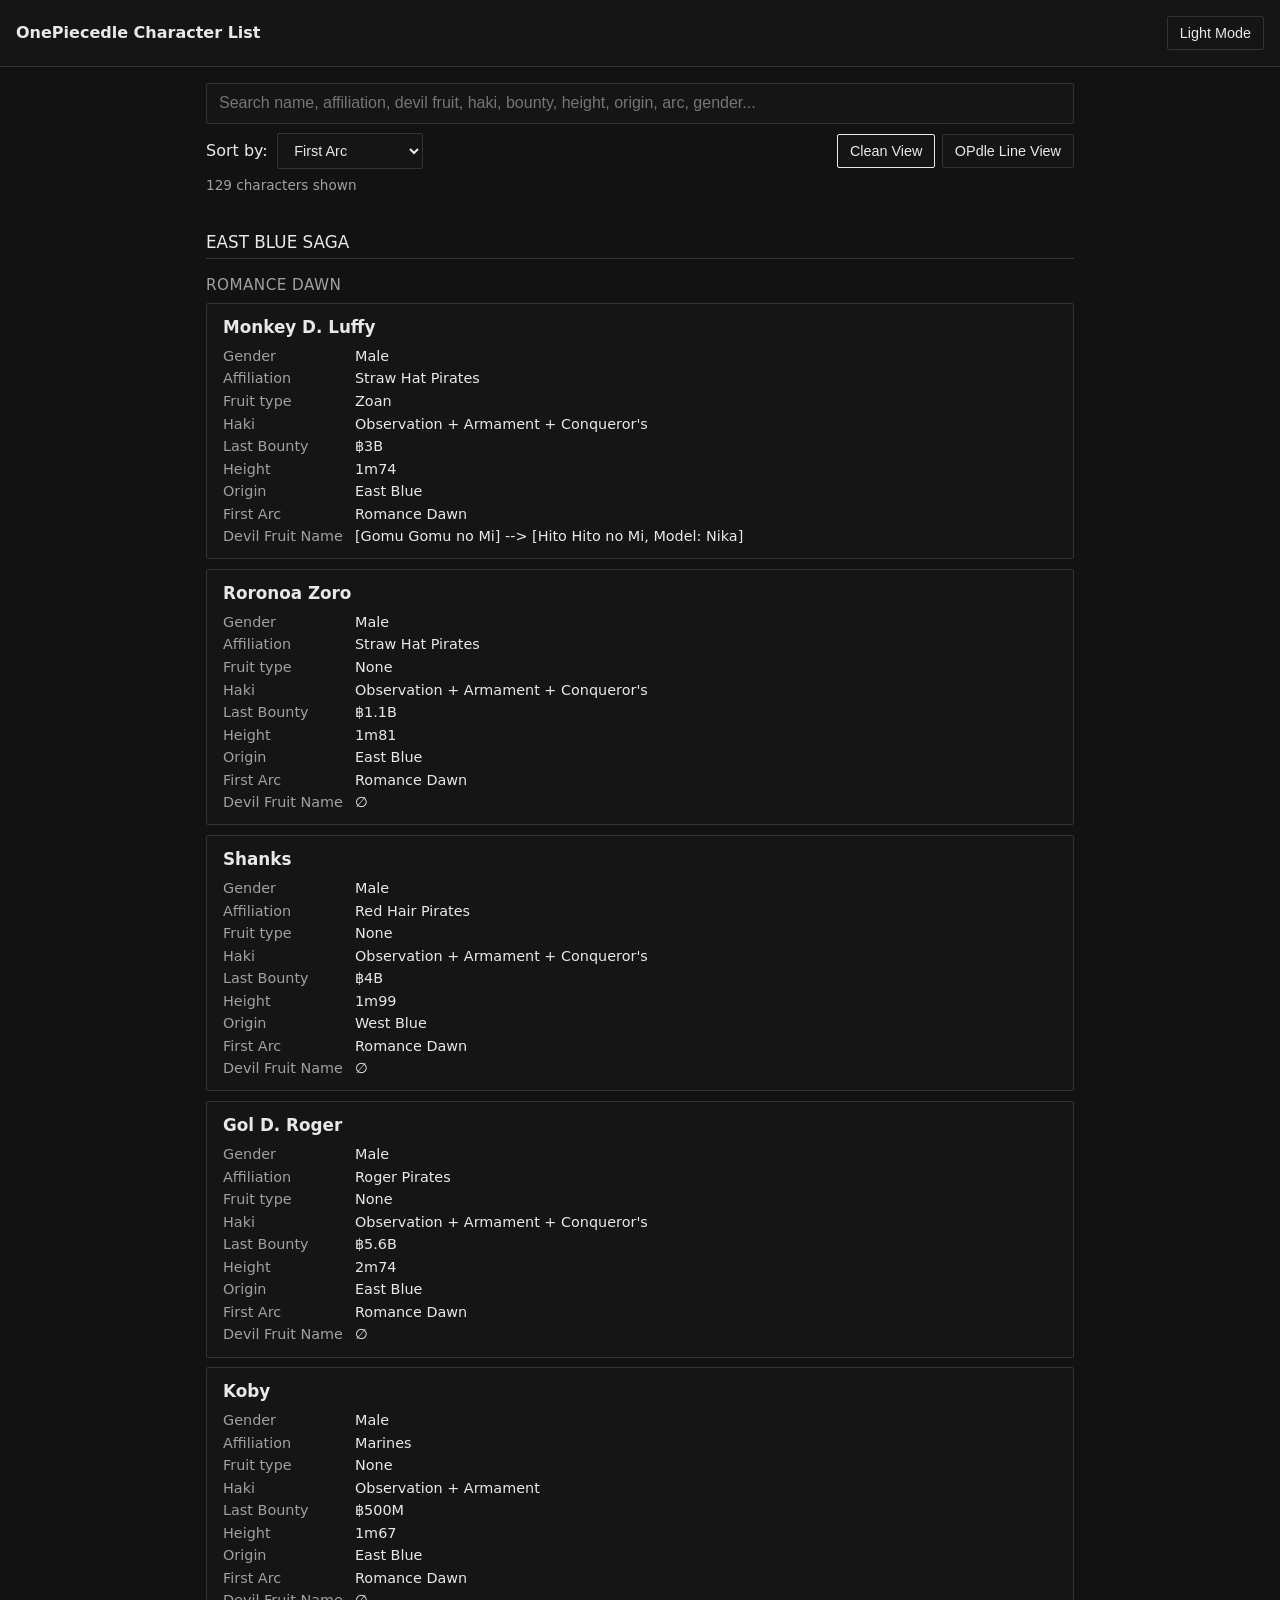
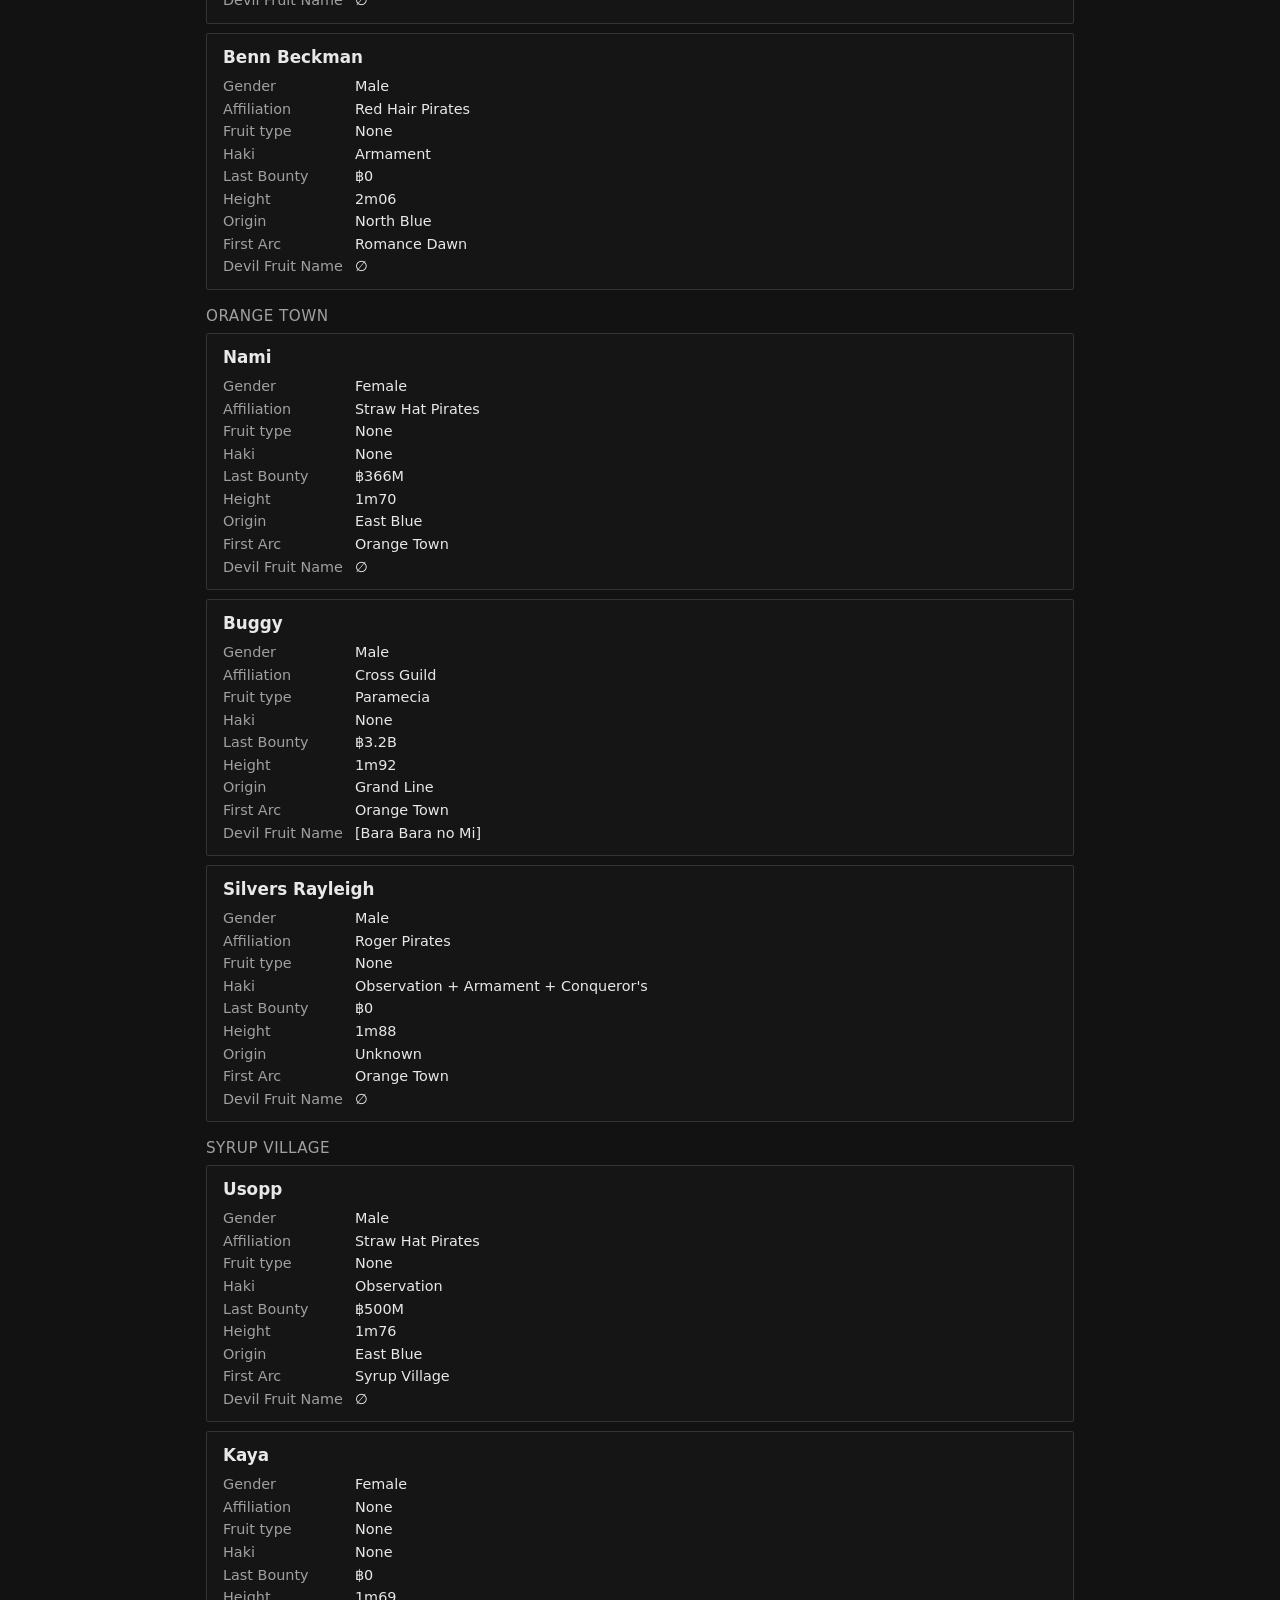
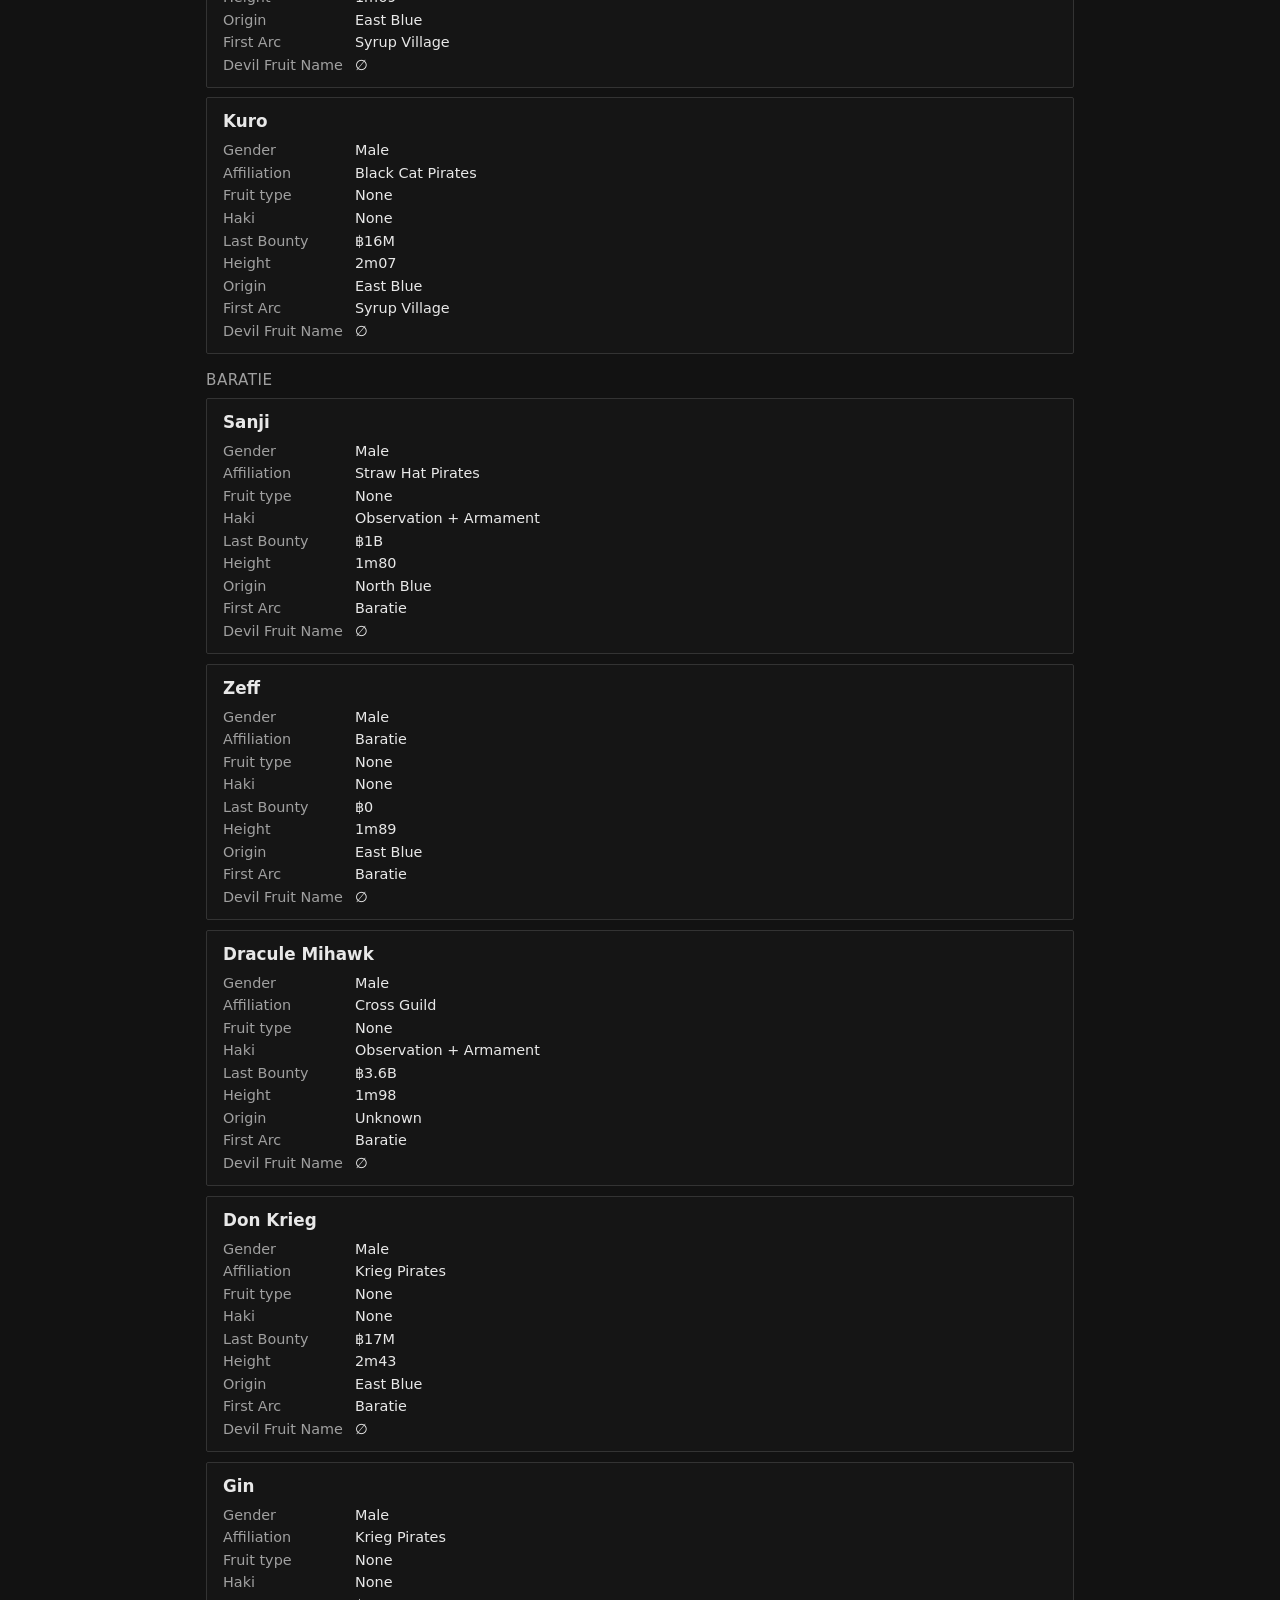
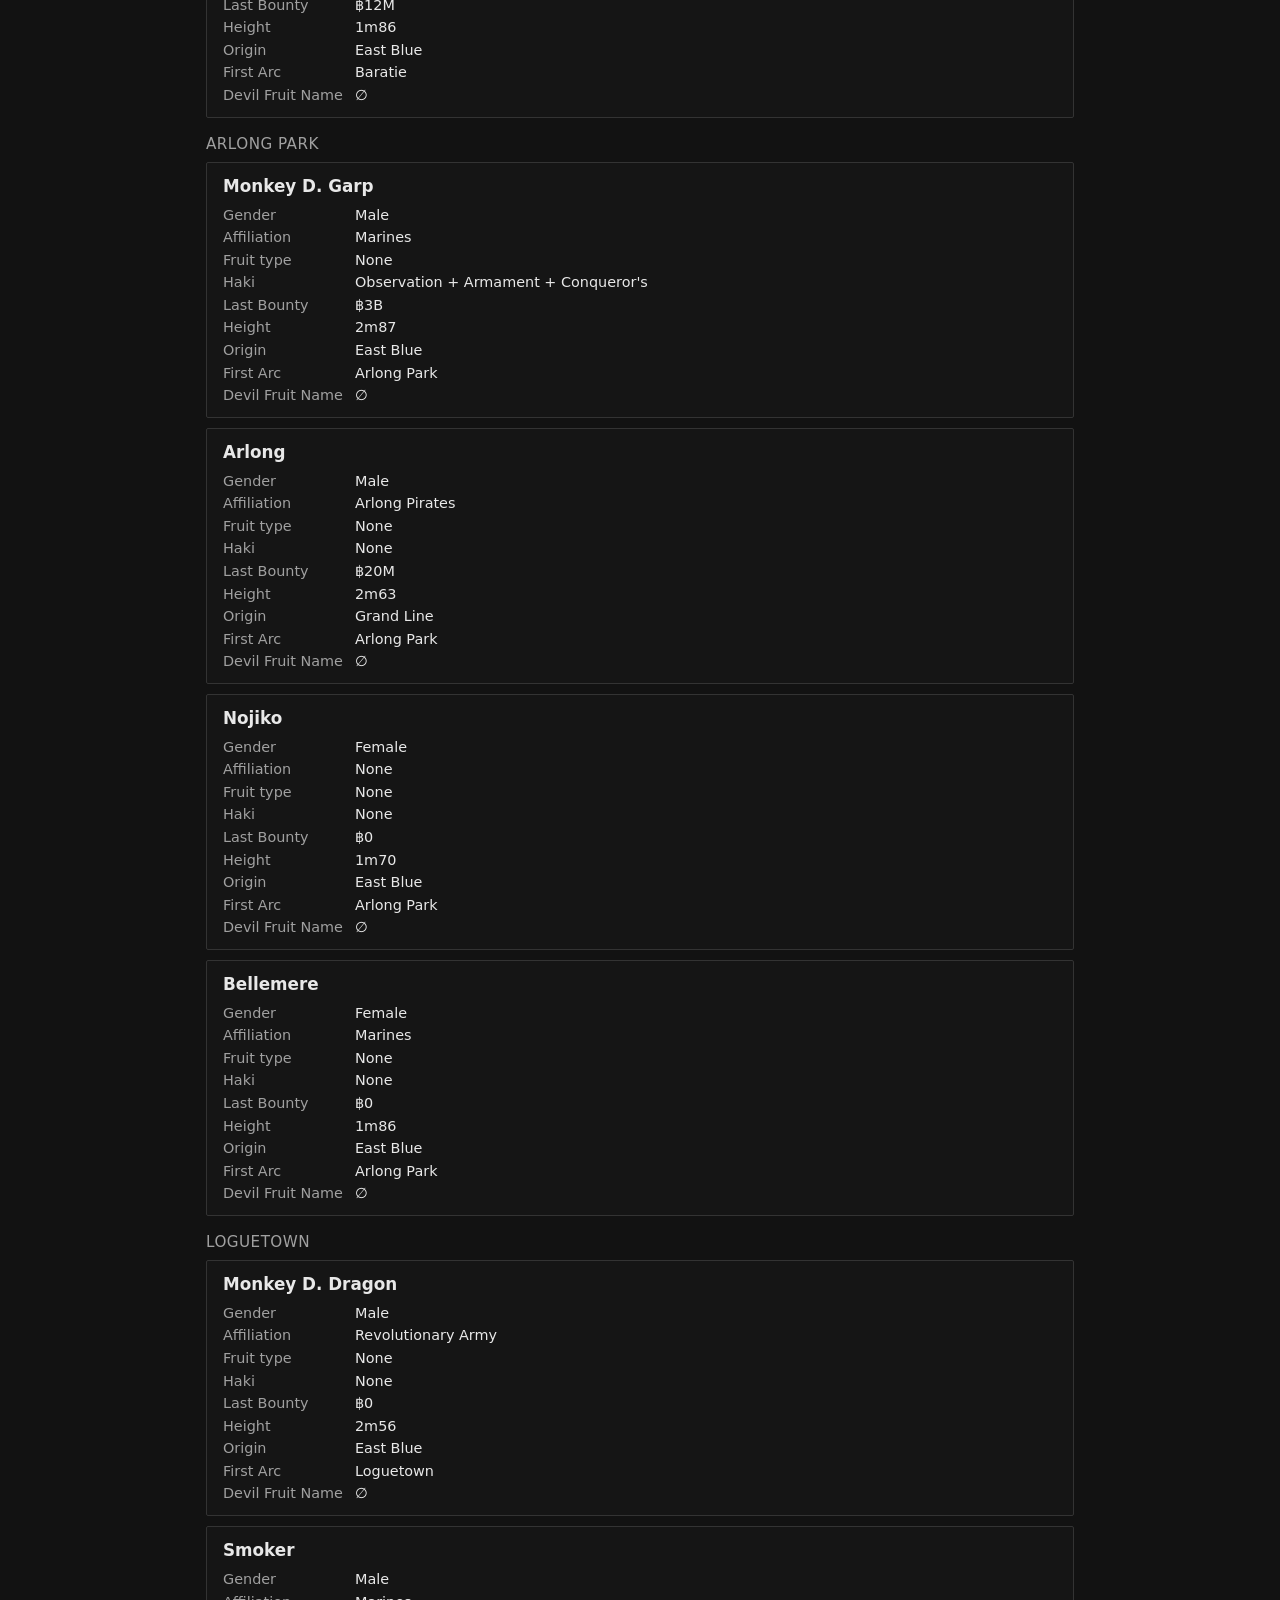
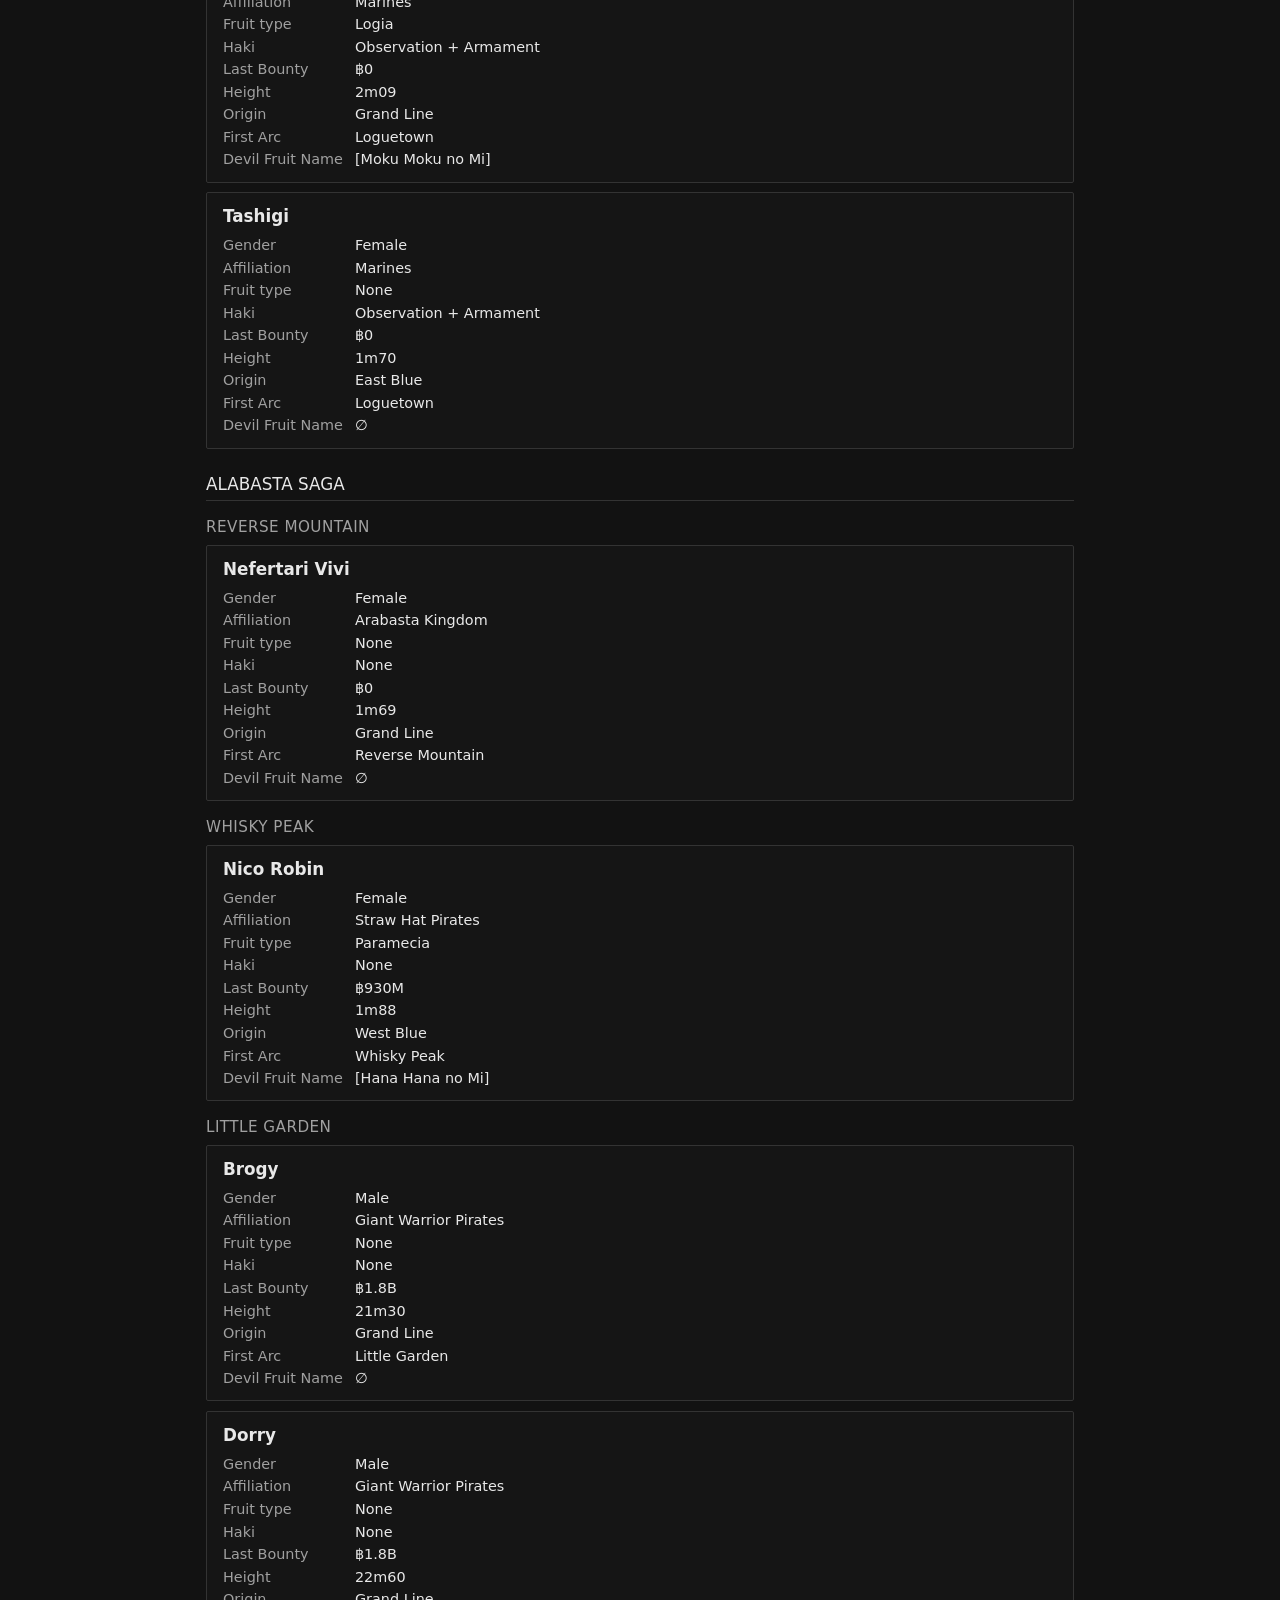
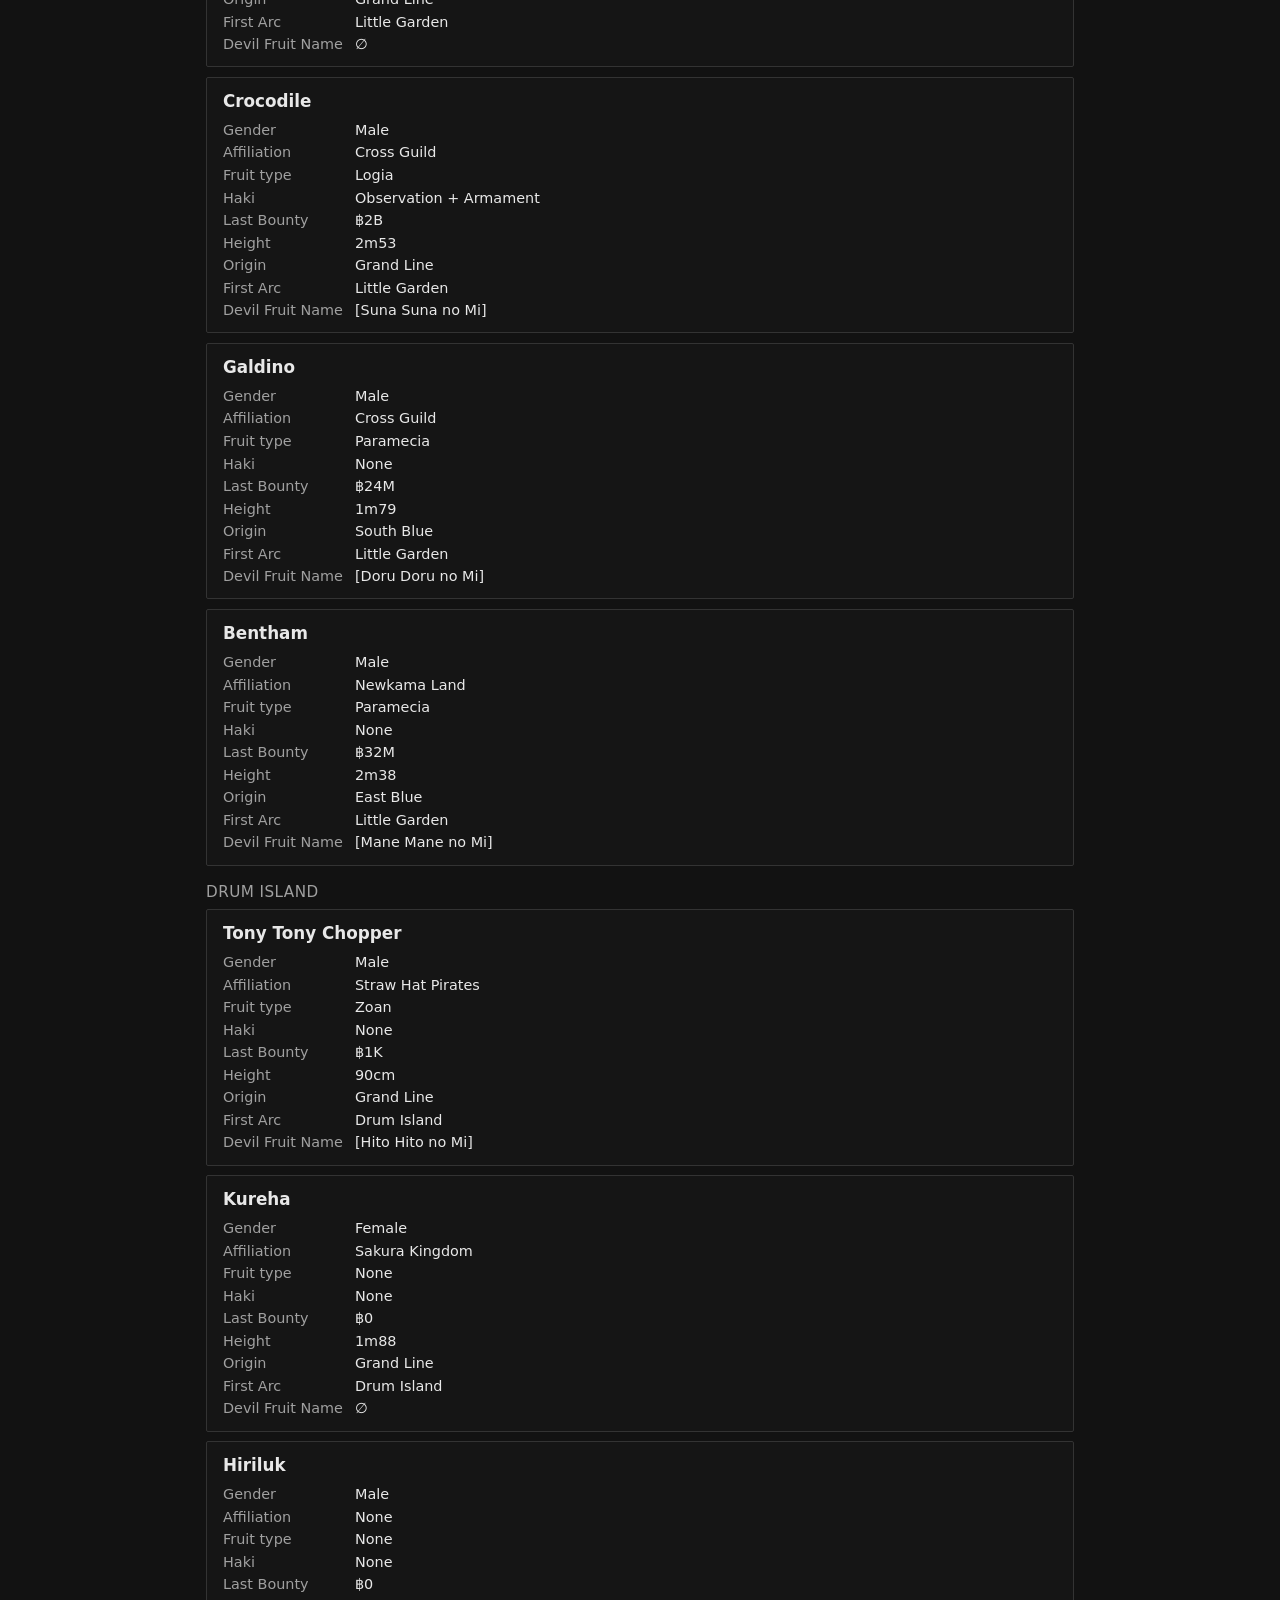
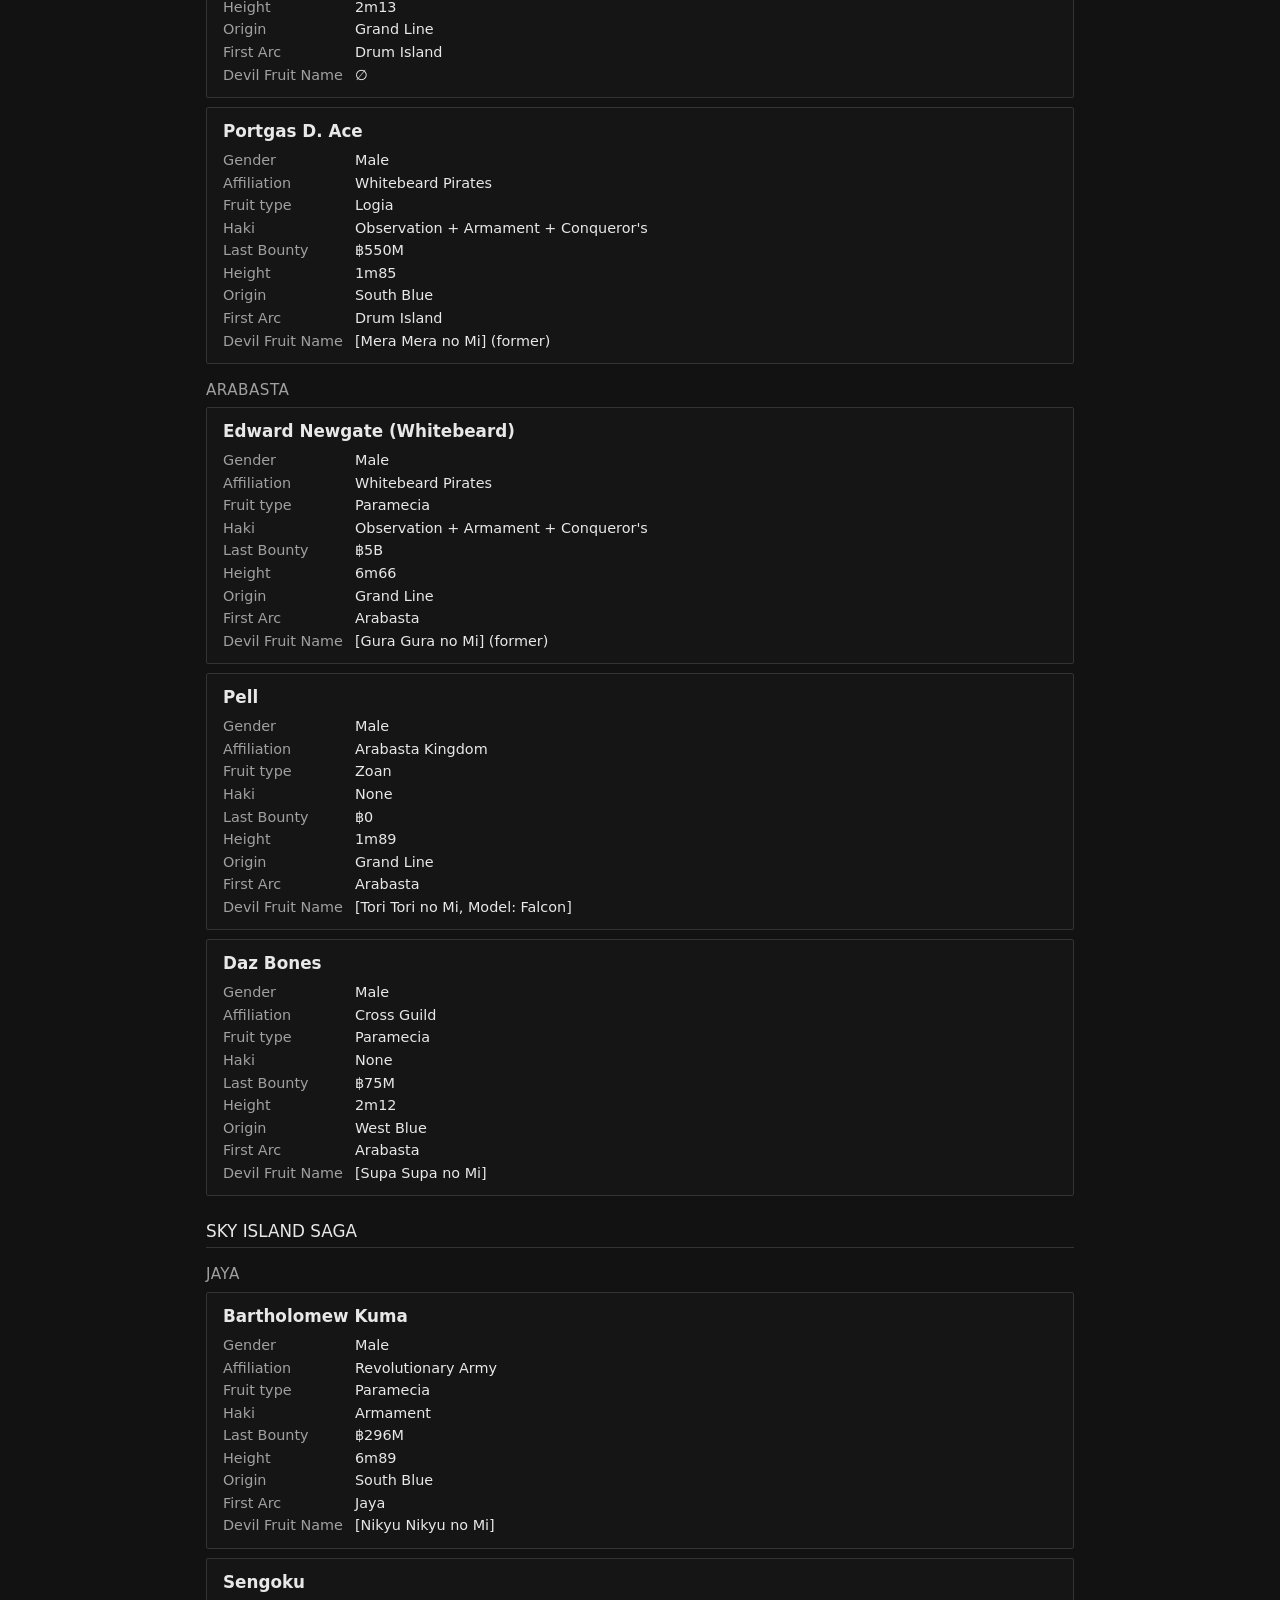
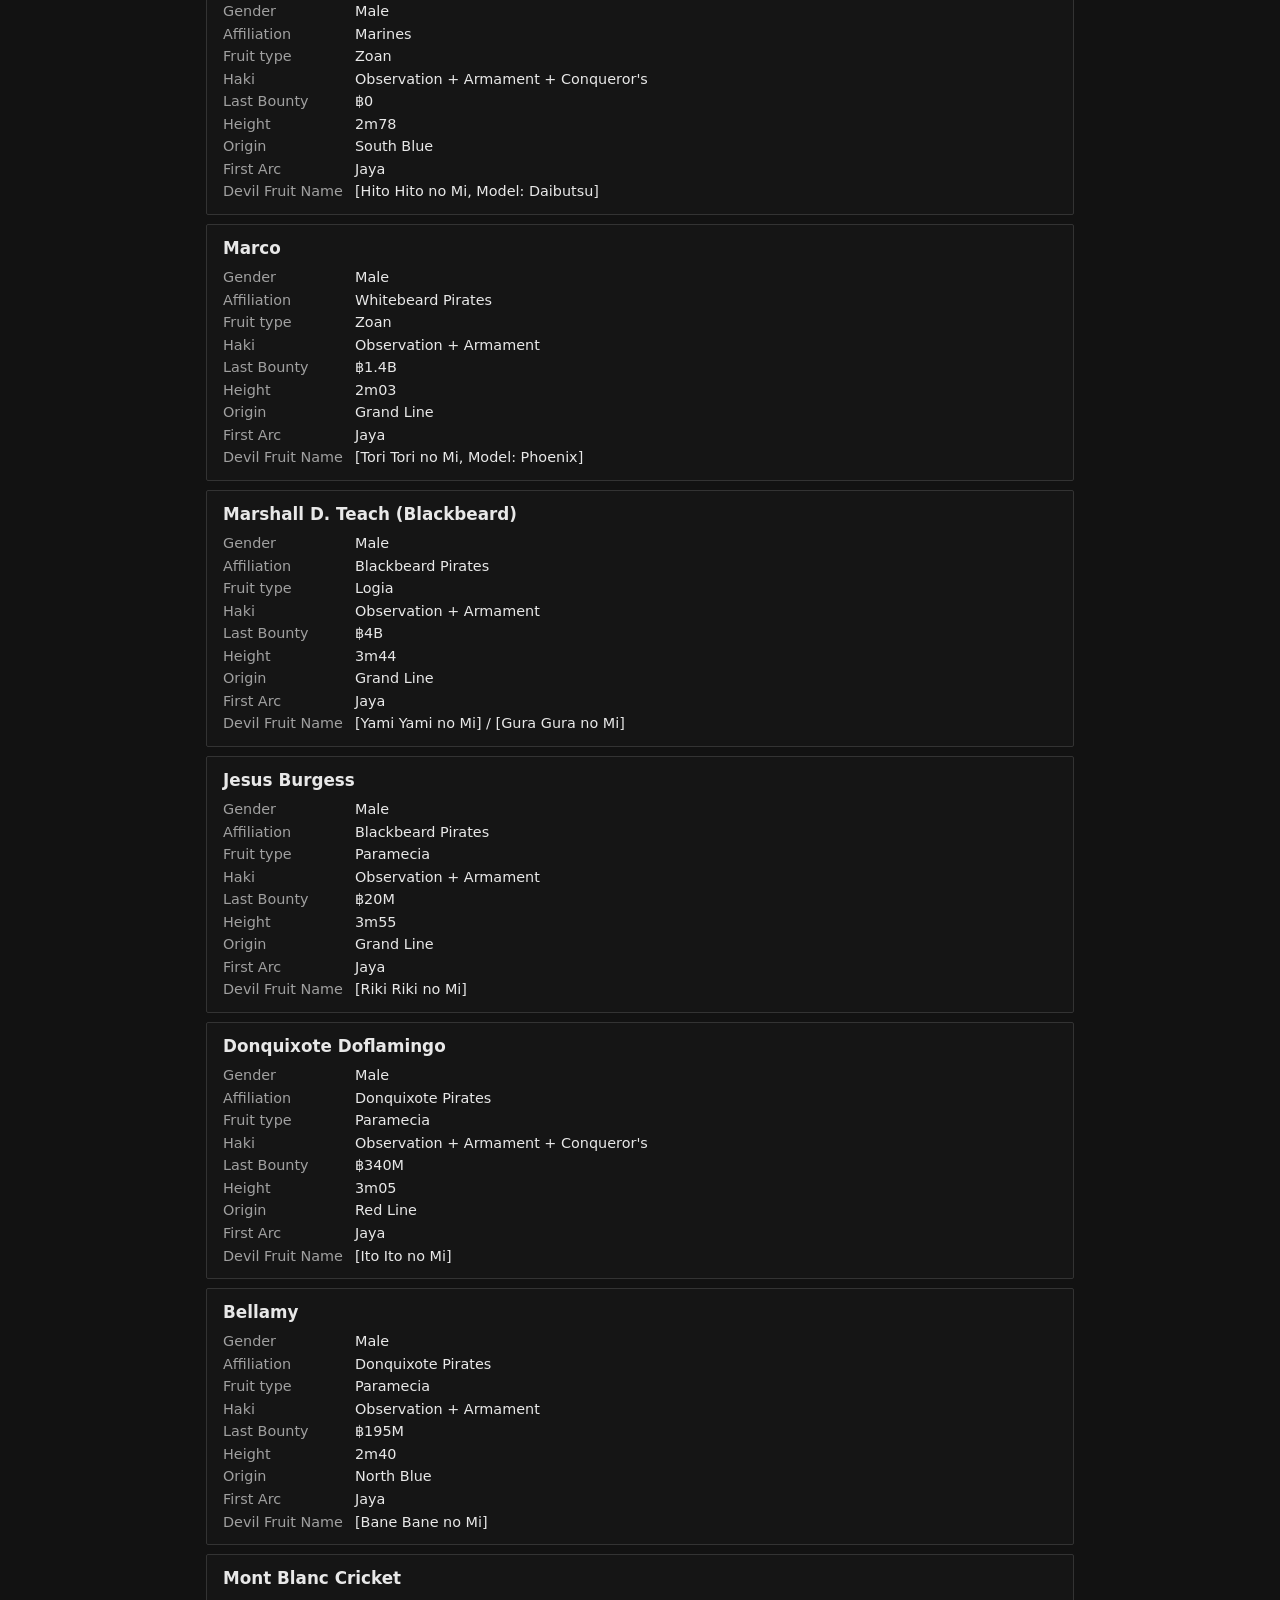
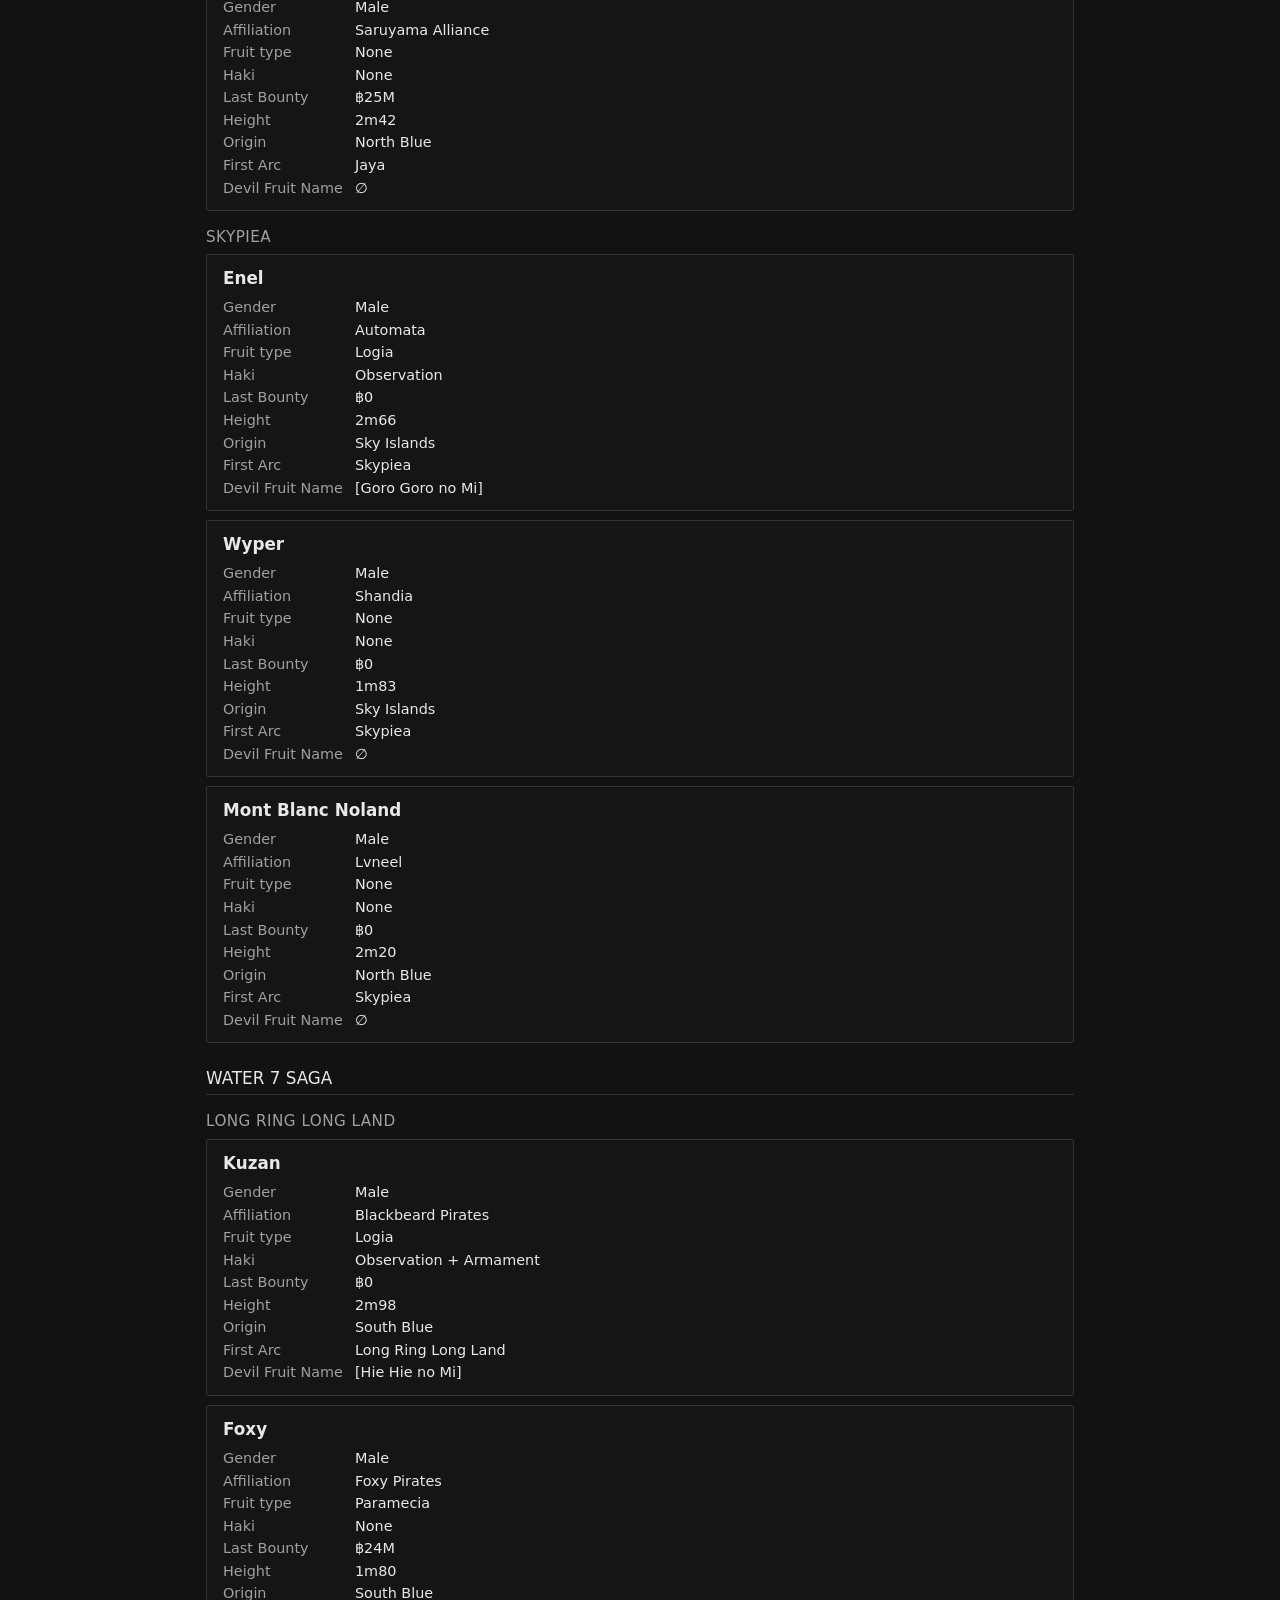
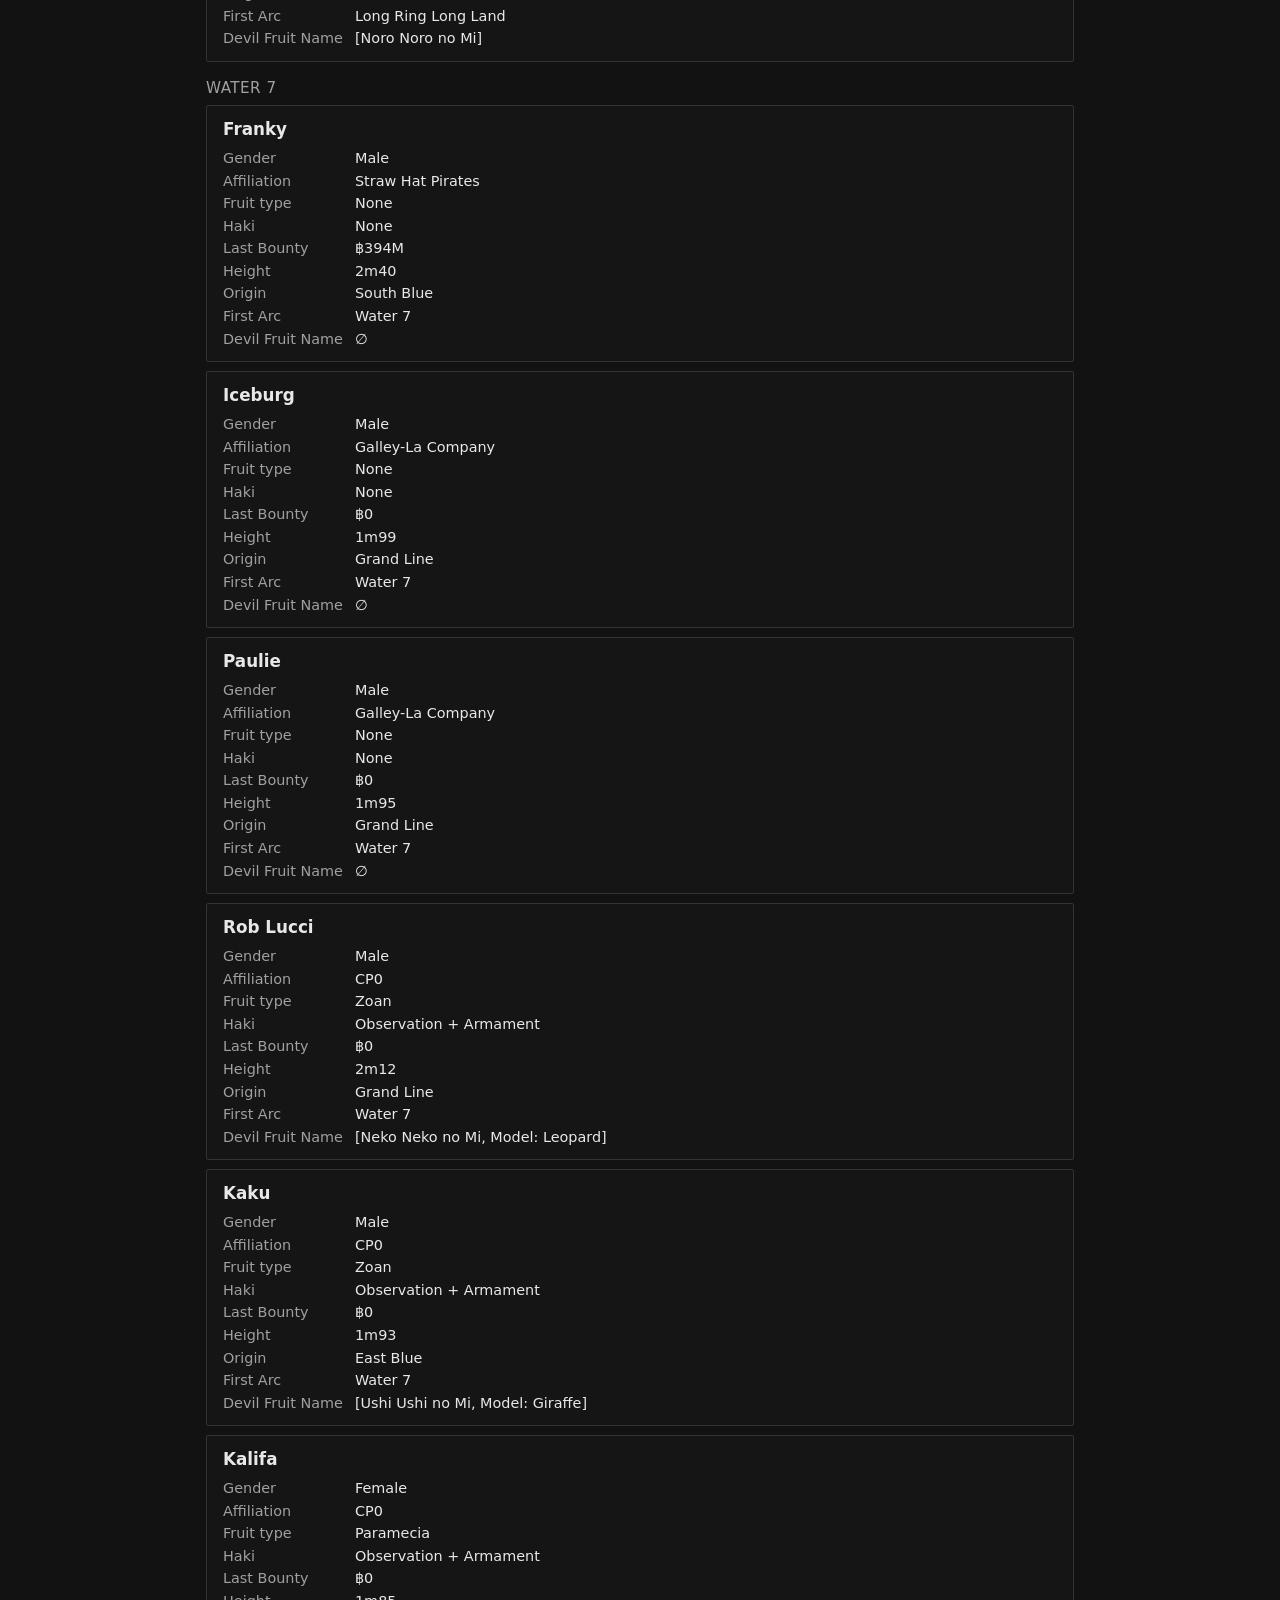
==== index.html @ 317967e1 "Add files via upload" ====
<!DOCTYPE html>
<html lang="en">
<head>
  <meta charset="UTF-8" />
  <meta name="viewport" content="width=device-width, initial-scale=1.0" />
  <title>OnePiecedle Character List</title>
  <link rel="stylesheet" href="style.css" />
</head>
<body>
  <header class="site-header">
    <h1>OnePiecedle Character List</h1>
    <button id="themeToggle" class="theme-toggle" type="button">Light Mode</button>
  </header>

  <main>
    <div class="controls">
      <input
        id="searchBox"
        type="text"
        placeholder="Search name, affiliation, devil fruit, haki, bounty, height, origin, arc, gender..."
        autocomplete="off"
      />

      <div class="controls-row">
        <label for="sortSelect">Sort by:</label>
        <select id="sortSelect">
          <option value="firstArc" selected>First Arc</option>
          <option value="affiliation">Affiliation</option>
          <option value="devilFruitType">Devil Fruit Type</option>
          <option value="haki">Haki</option>
          <option value="devilFruit">Devil Fruit</option>
          <option value="height">Height</option>
          <option value="bounty">Bounty</option>
          <option value="origin">Origin</option>
        </select>

        <div class="view-toggle">
          <button id="viewClean" class="view-btn active" type="button">Clean View</button>
          <button id="viewLine" class="view-btn" type="button">OPdle Line View</button>
        </div>
      </div>

      <div id="resultCount" class="result-count"></div>
    </div>

    <div id="characterList" class="character-list"></div>
  </main>

  <script src="app.js"></script>
</body>
</html>
---- style.css ----
:root {
  --bg: #121212;
  --bg-alt: #151515;
  --text: #e8e8e8;
  --text-dim: #a0a0a0;
  --border: #333333;
  --accent: #e8e8e8;
  --header-bg: #151515;
}

body.light {
  --bg: #f7f7f7;
  --bg-alt: #fcfcfc;
  --text: #1a1a1a;
  --text-dim: #555555;
  --border: #dddddd;
  --accent: #1a1a1a;
  --header-bg: #ffffff;
}

* {
  box-sizing: border-box;
}

body {
  margin: 0;
  font-family: system-ui, -apple-system, "Segoe UI", Roboto, sans-serif;
  background: var(--bg);
  color: var(--text);
  line-height: 1.4;
}

.site-header {
  display: flex;
  justify-content: space-between;
  align-items: center;
  flex-wrap: wrap;
  gap: 0.5rem;
  padding: 1rem;
  background: var(--header-bg);
  border-bottom: 1px solid var(--border);
}

.site-header h1 {
  /*font-size: 1.25rem;*/
  font-size: 1rem;
  margin: 0;
  word-break: break-word;
}

.theme-toggle,
.view-btn,
#sortSelect {
  background: var(--bg-alt);
  color: var(--text);
  border: 1px solid var(--border);
  border-radius: 2px;
  padding: 0.5rem 0.75rem;
  font-size: 0.9rem;
  cursor: pointer;
}

.view-btn.active {
  border-color: var(--accent);
  color: var(--accent);
}

main {
  max-width: 900px;
  margin: 0 auto;
  padding: 1rem;
}

.controls {
  position: sticky;
  top: 0;
  background: var(--bg);
  padding-bottom: 0.75rem;
  z-index: 10;
}

#searchBox {
  width: 100%;
  padding: 0.65rem 0.75rem;
  font-size: 1rem;
  background: var(--bg-alt);
  color: var(--text);
  border: 1px solid var(--border);
  border-radius: 2px;
  margin-bottom: 0.6rem;
}

.controls-row {
  display: flex;
  align-items: center;
  flex-wrap: wrap;
  gap: 0.6rem;
}

.view-toggle {
  display: flex;
  gap: 0.4rem;
  margin-left: auto;
}

.result-count {
  color: var(--text-dim);
  font-size: 0.85rem;
  margin-top: 0.4rem;
}

.saga-heading {
  margin-top: 1.5rem;
  margin-bottom: 0.25rem;
  font-size: 1.05rem;
  color: var(--accent);
  border-bottom: 1px solid var(--border);
  padding-bottom: 0.25rem;
}

.arc-heading {
  margin-top: 1rem;
  margin-bottom: 0.4rem;
  font-size: 0.95rem;
  color: var(--text-dim);
  text-transform: uppercase;
  letter-spacing: 0.03em;
}

/* Clean view */
.char-card {
  background: var(--bg-alt);
  border: 1px solid var(--border);
  border-radius: 2px;
  padding: 0.75rem 1rem;
  margin-bottom: 0.6rem;
}

.char-card .char-name {
  font-weight: 600;
  font-size: 1.05rem;
  margin-bottom: 0.4rem;
  word-break: break-word;
}

.char-card .char-fields {
  display: grid;
  grid-template-columns: max-content 1fr;
  gap: 0.15rem 0.75rem;
  font-size: 0.9rem;
}

.char-card .field-label {
  color: var(--text-dim);
}

.char-card .field-value {
  word-break: break-word;
}

/* Line view */
.char-line {
  background: var(--bg-alt);
  border: 1px solid var(--border);
  border-radius: 2px;
  padding: 0.5rem 0.75rem;
  margin-bottom: 0.4rem;
  /* font-family: ui-monospace, SFMono-Regular, Consolas, monospace; */
  font-family: system-ui, -apple-system, "Segoe UI", Roboto, sans-serif;
  font-size: 0.85rem;
  white-space: normal;
  overflow-wrap: break-word;
}

.no-results {
  color: var(--text-dim);
  padding: 2rem 0;
  text-align: center;
}

@media (max-width: 480px) {
  .char-card .char-fields {
    grid-template-columns: 1fr;
  }
  .char-card .field-label {
    margin-top: 0.3rem;
  }
}
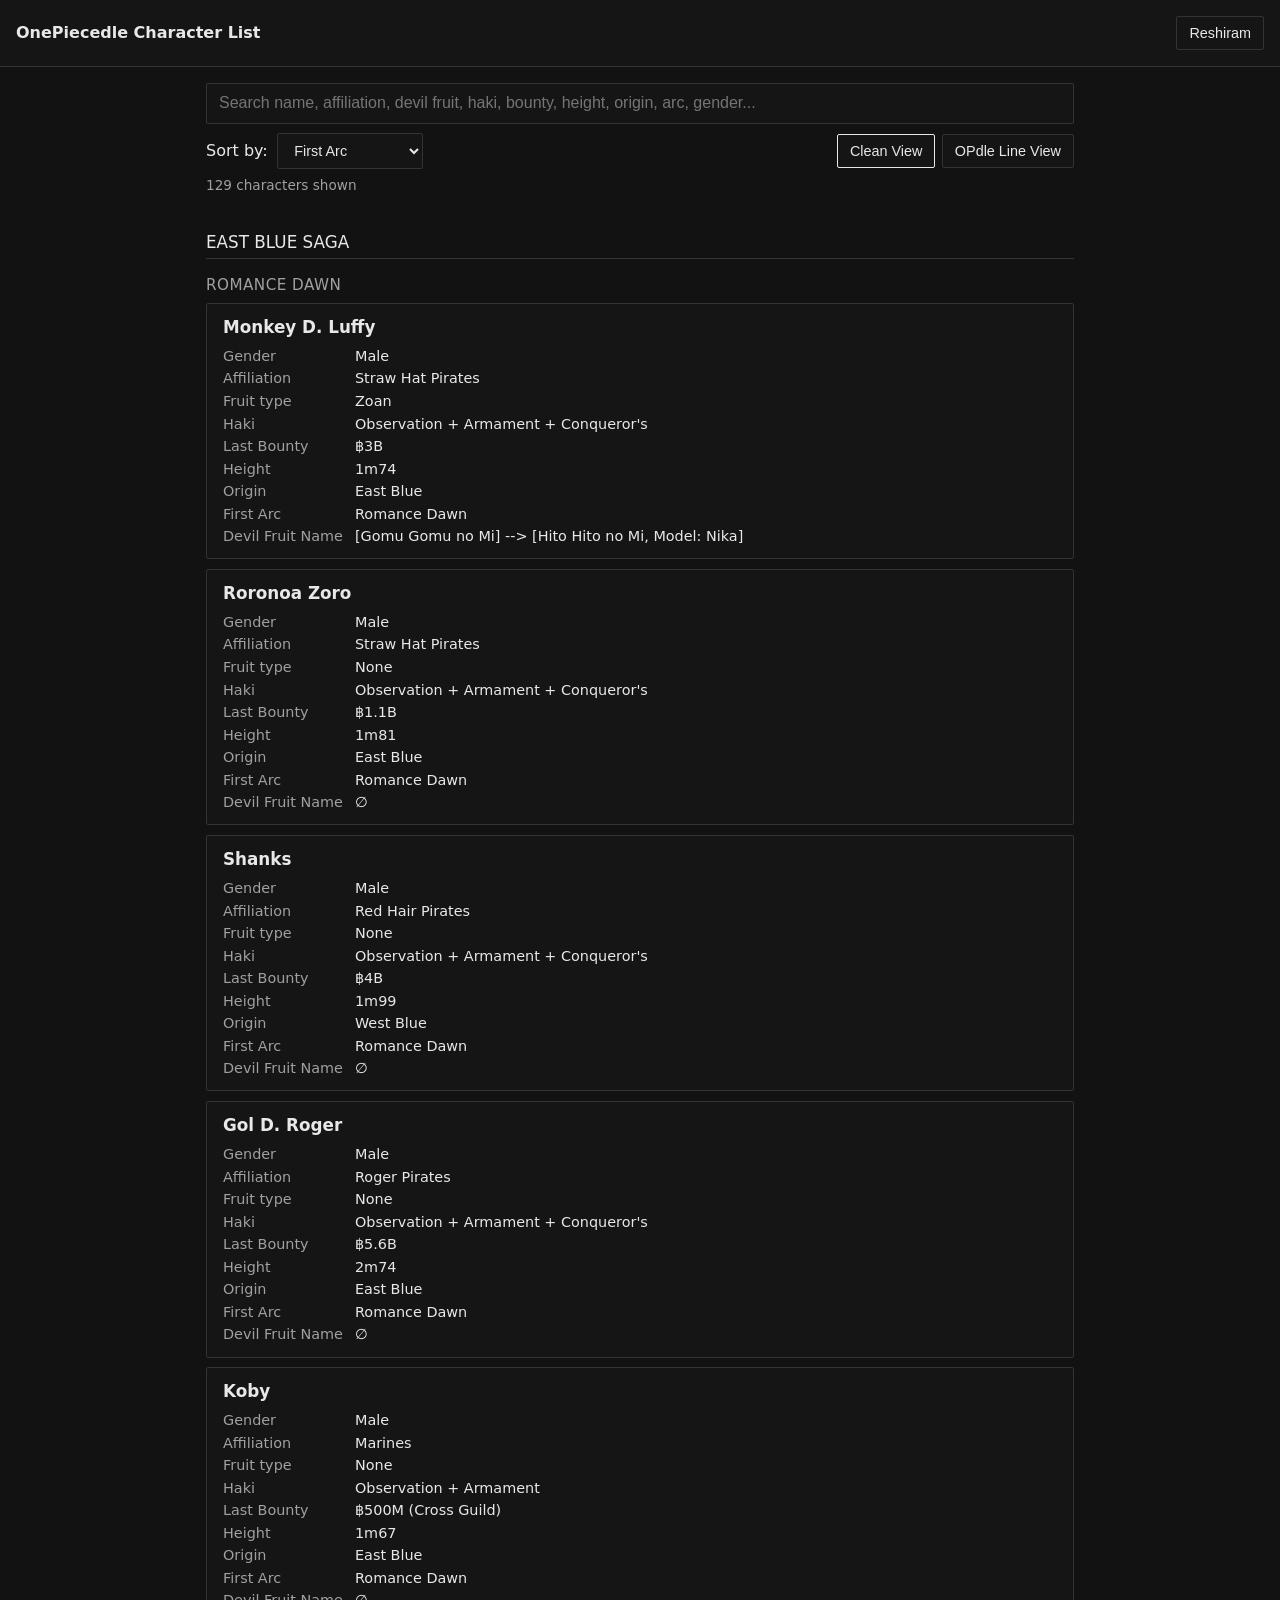
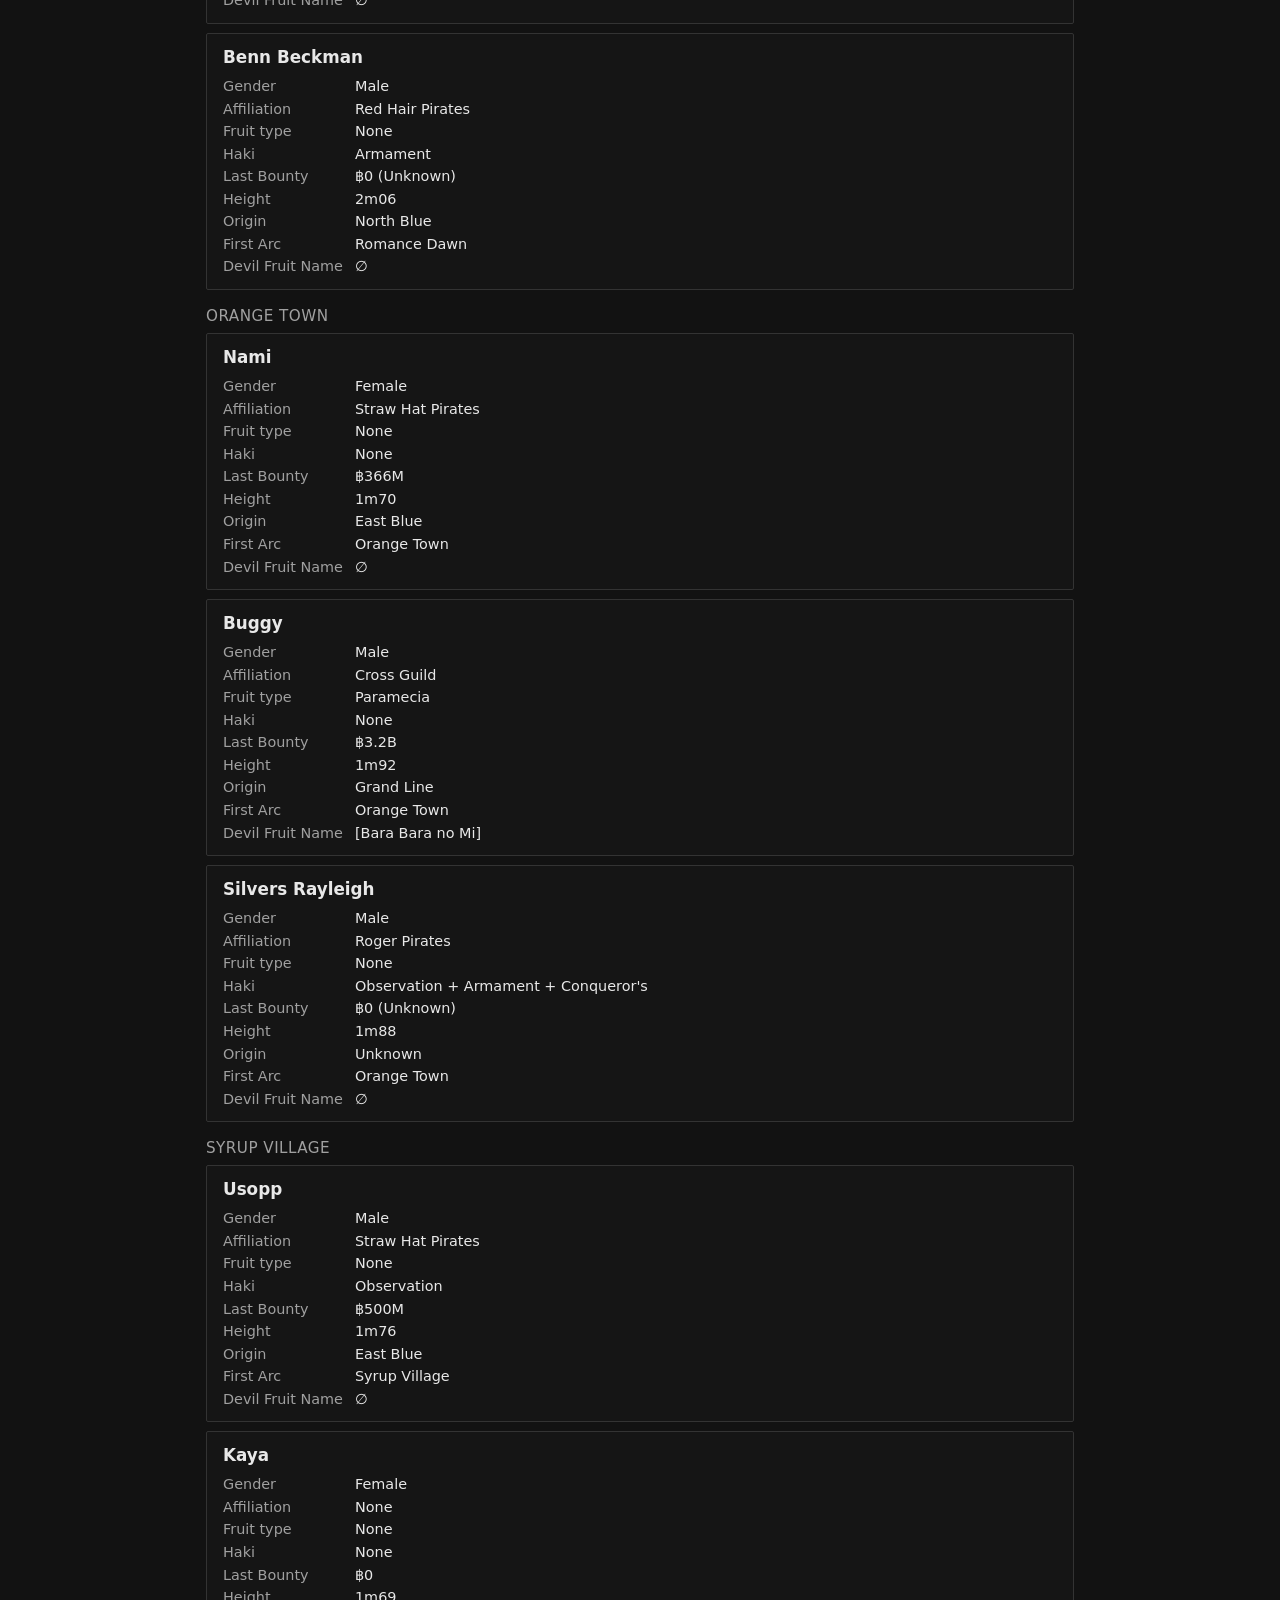
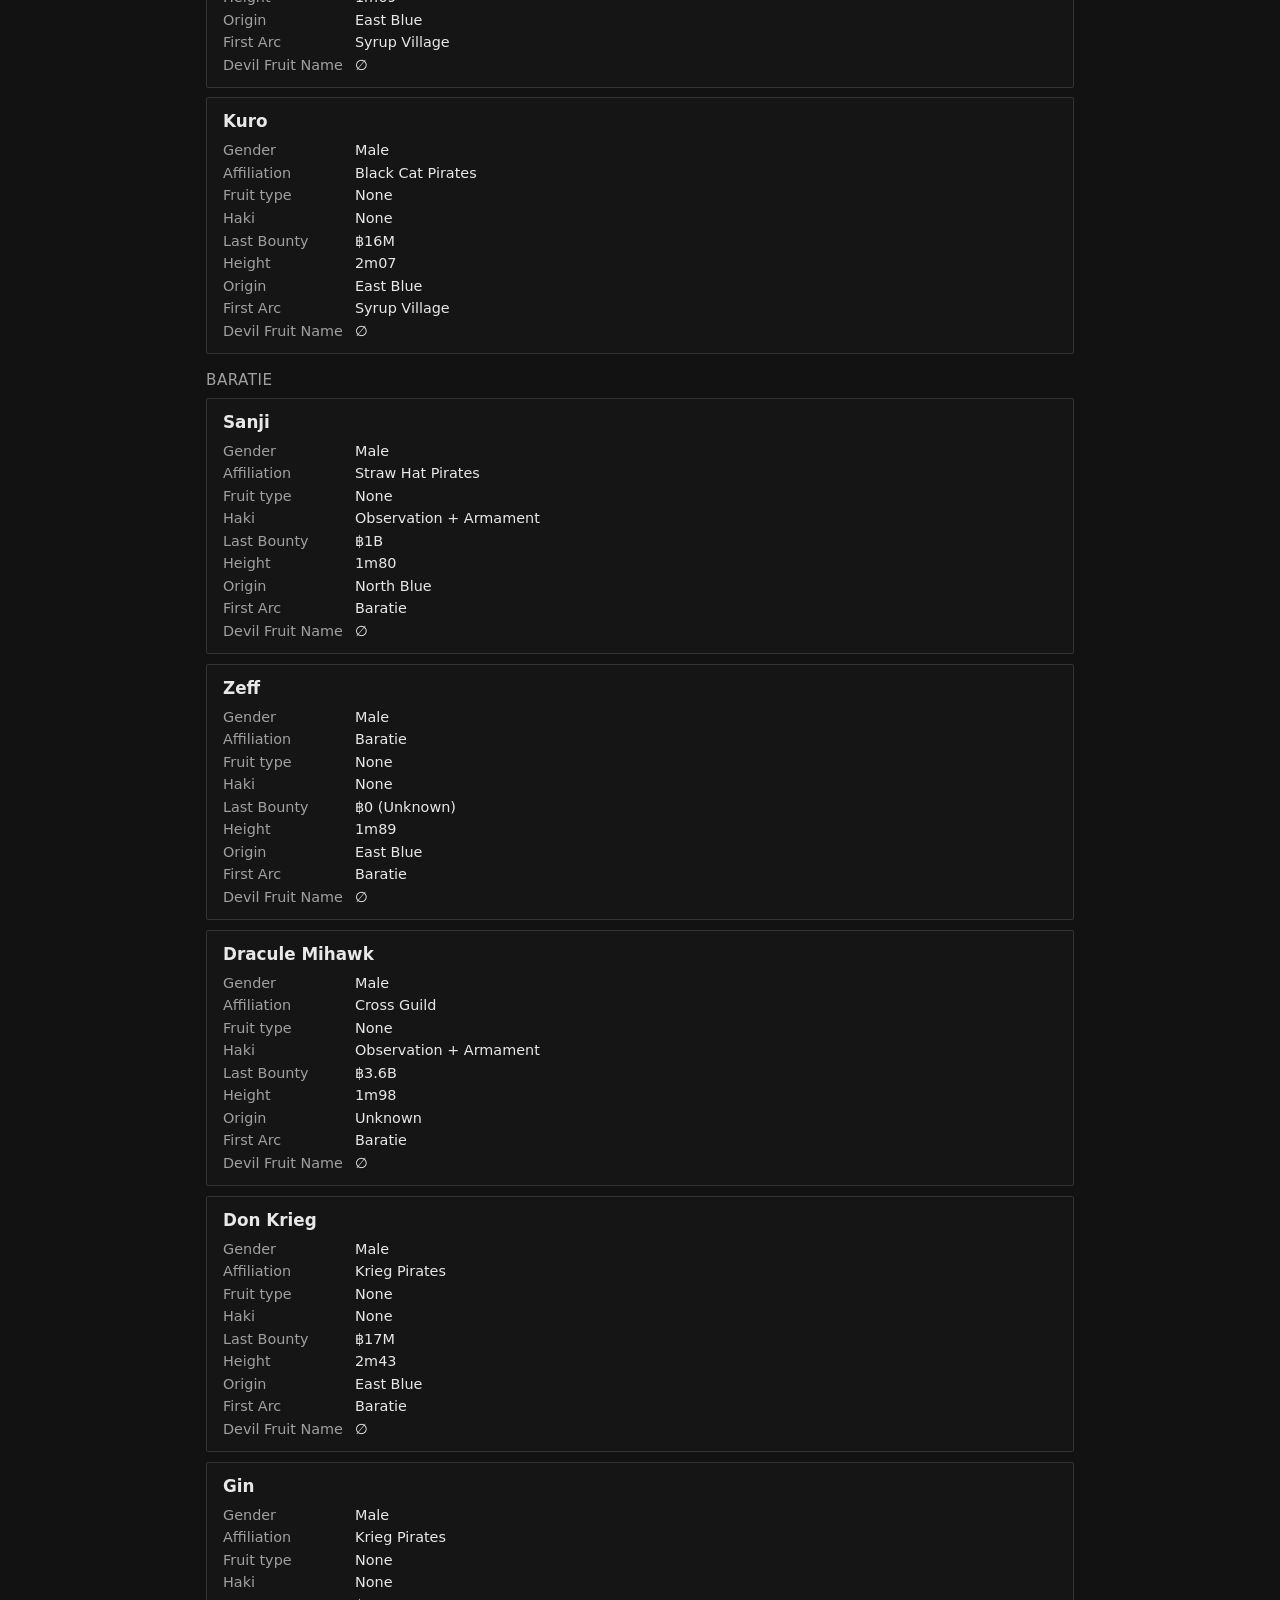
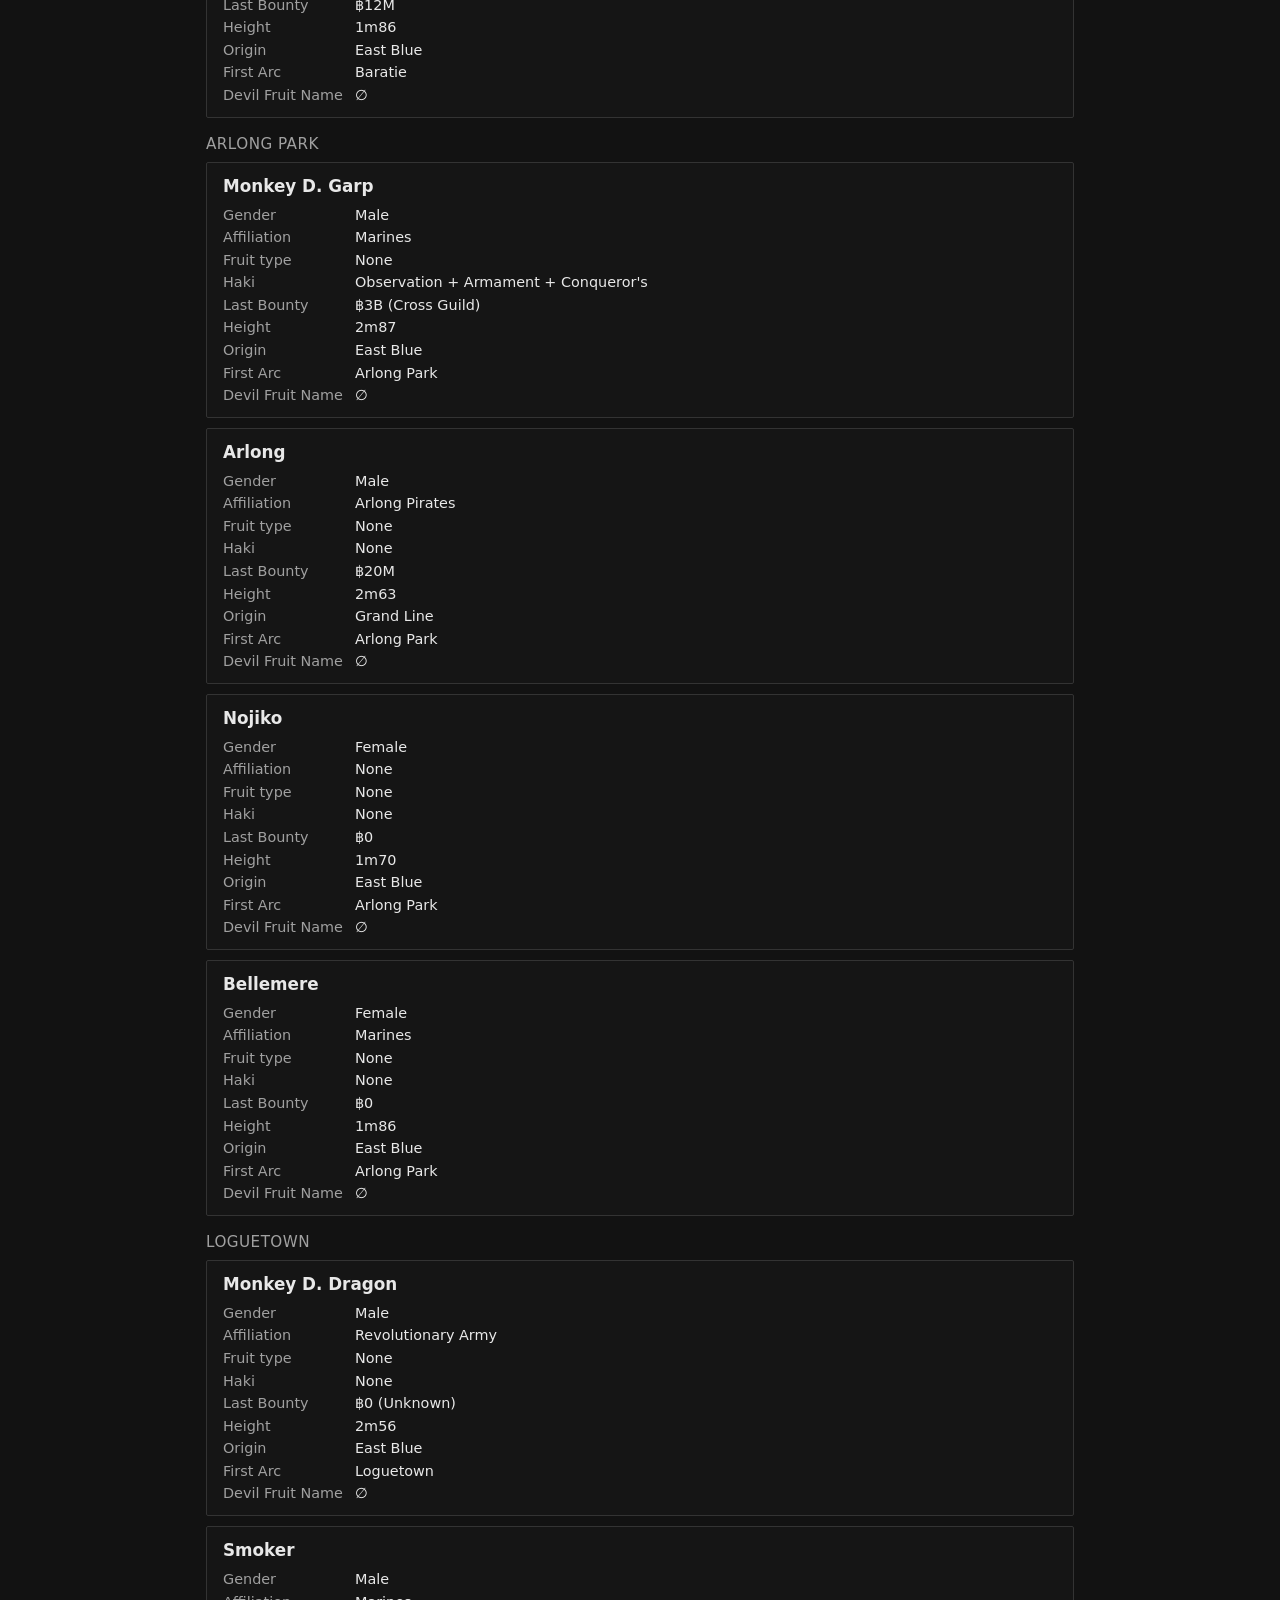
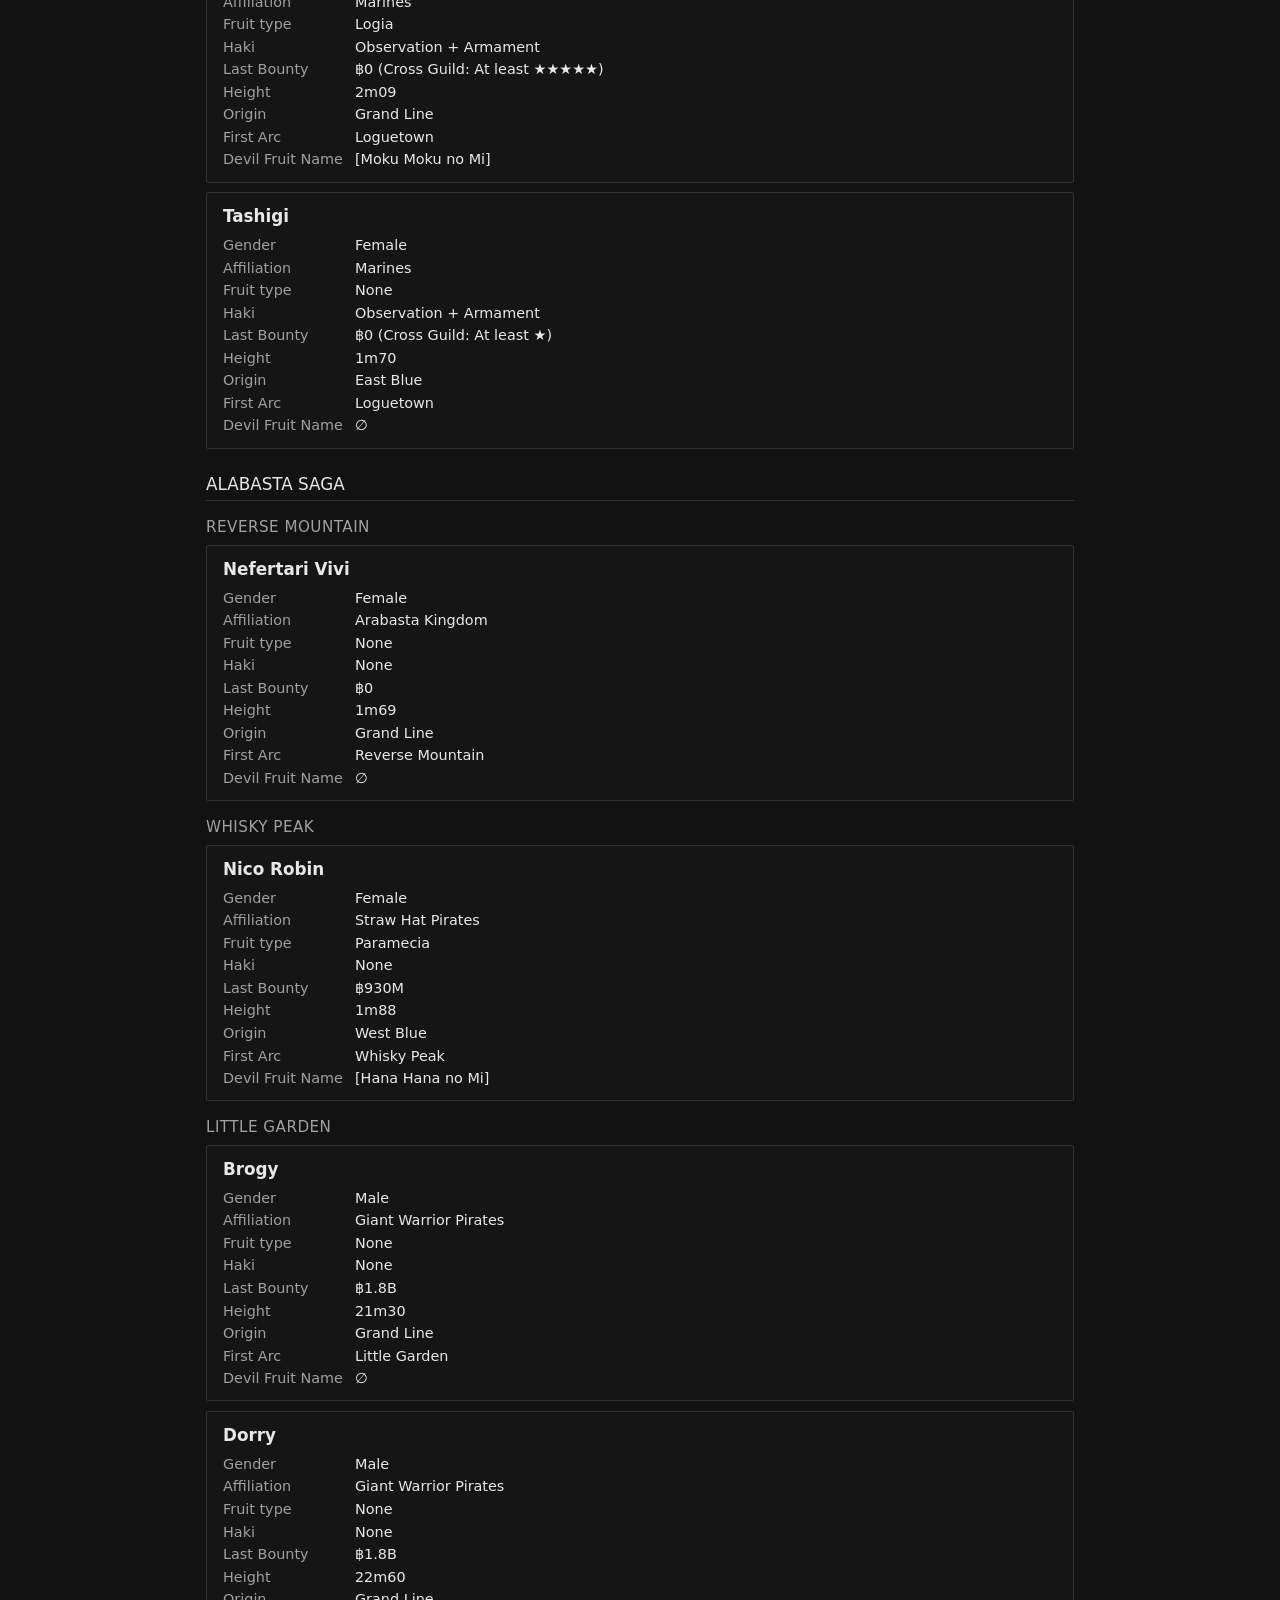
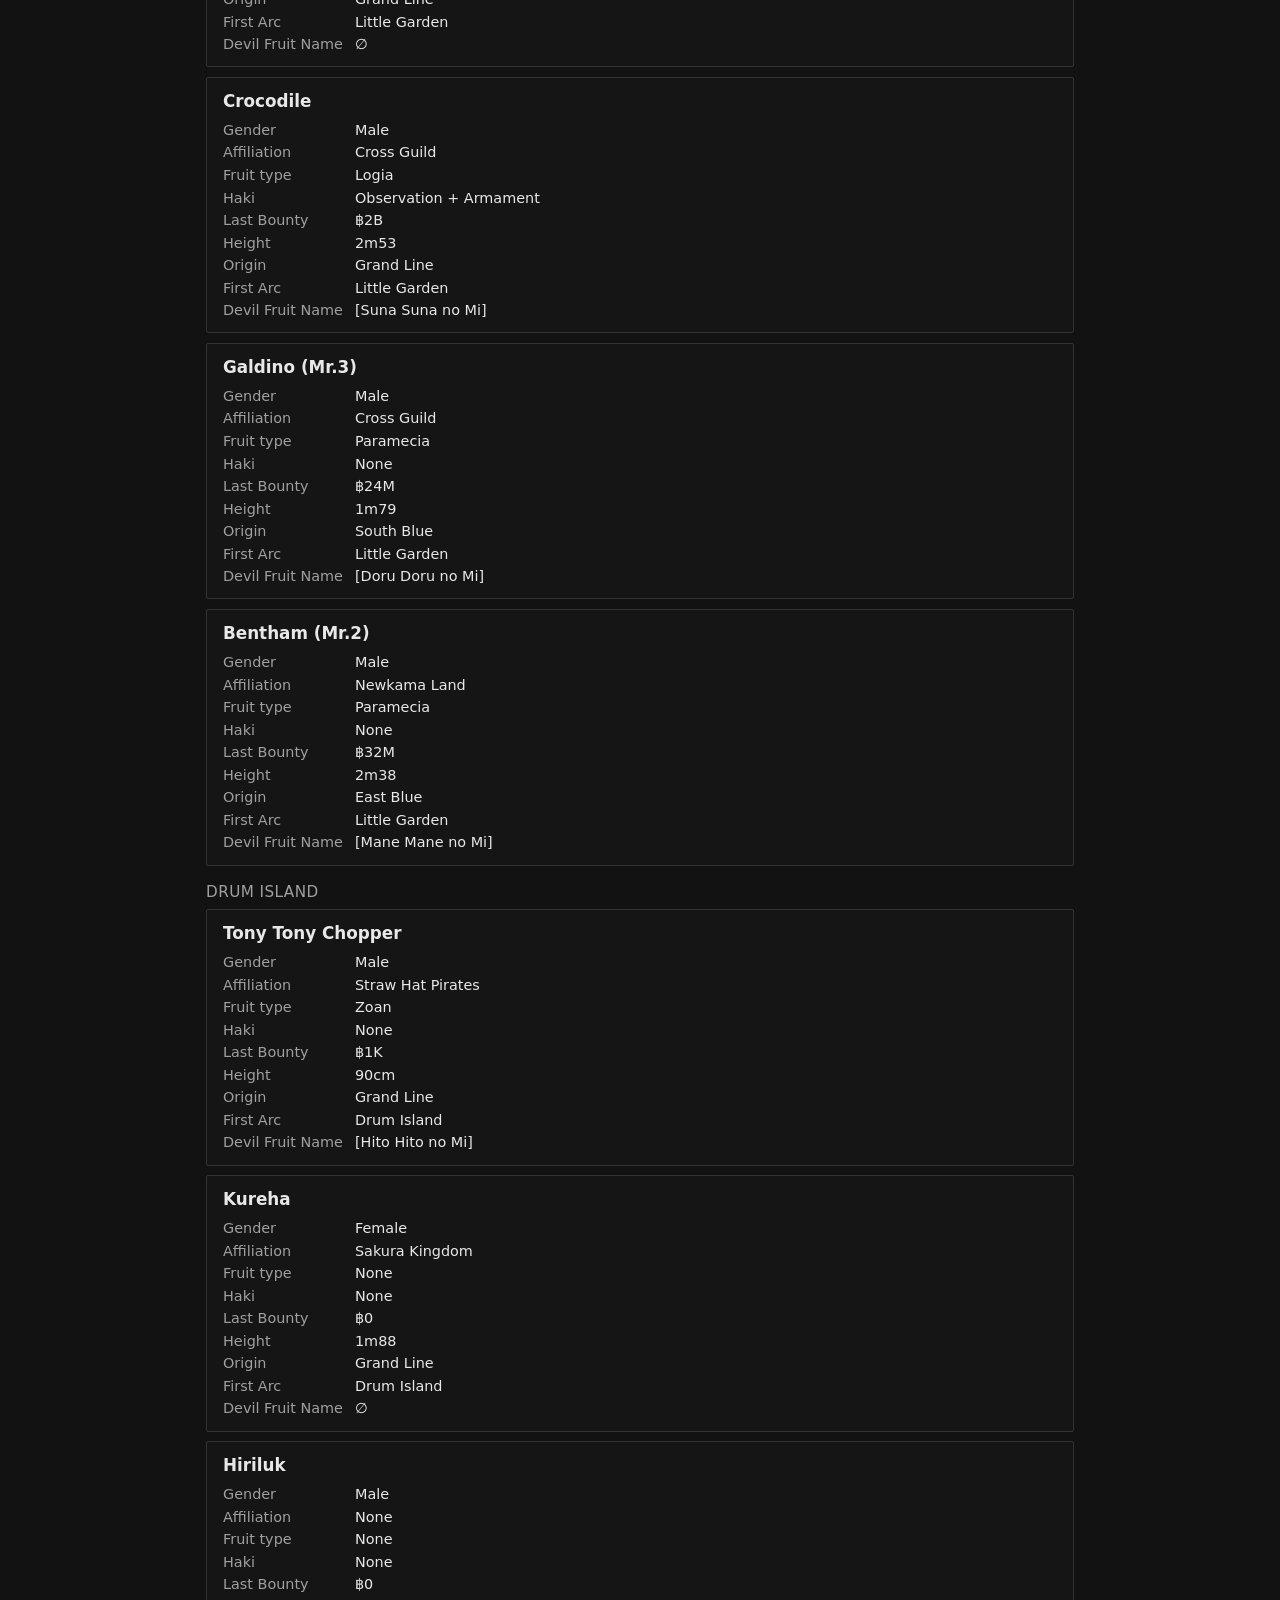
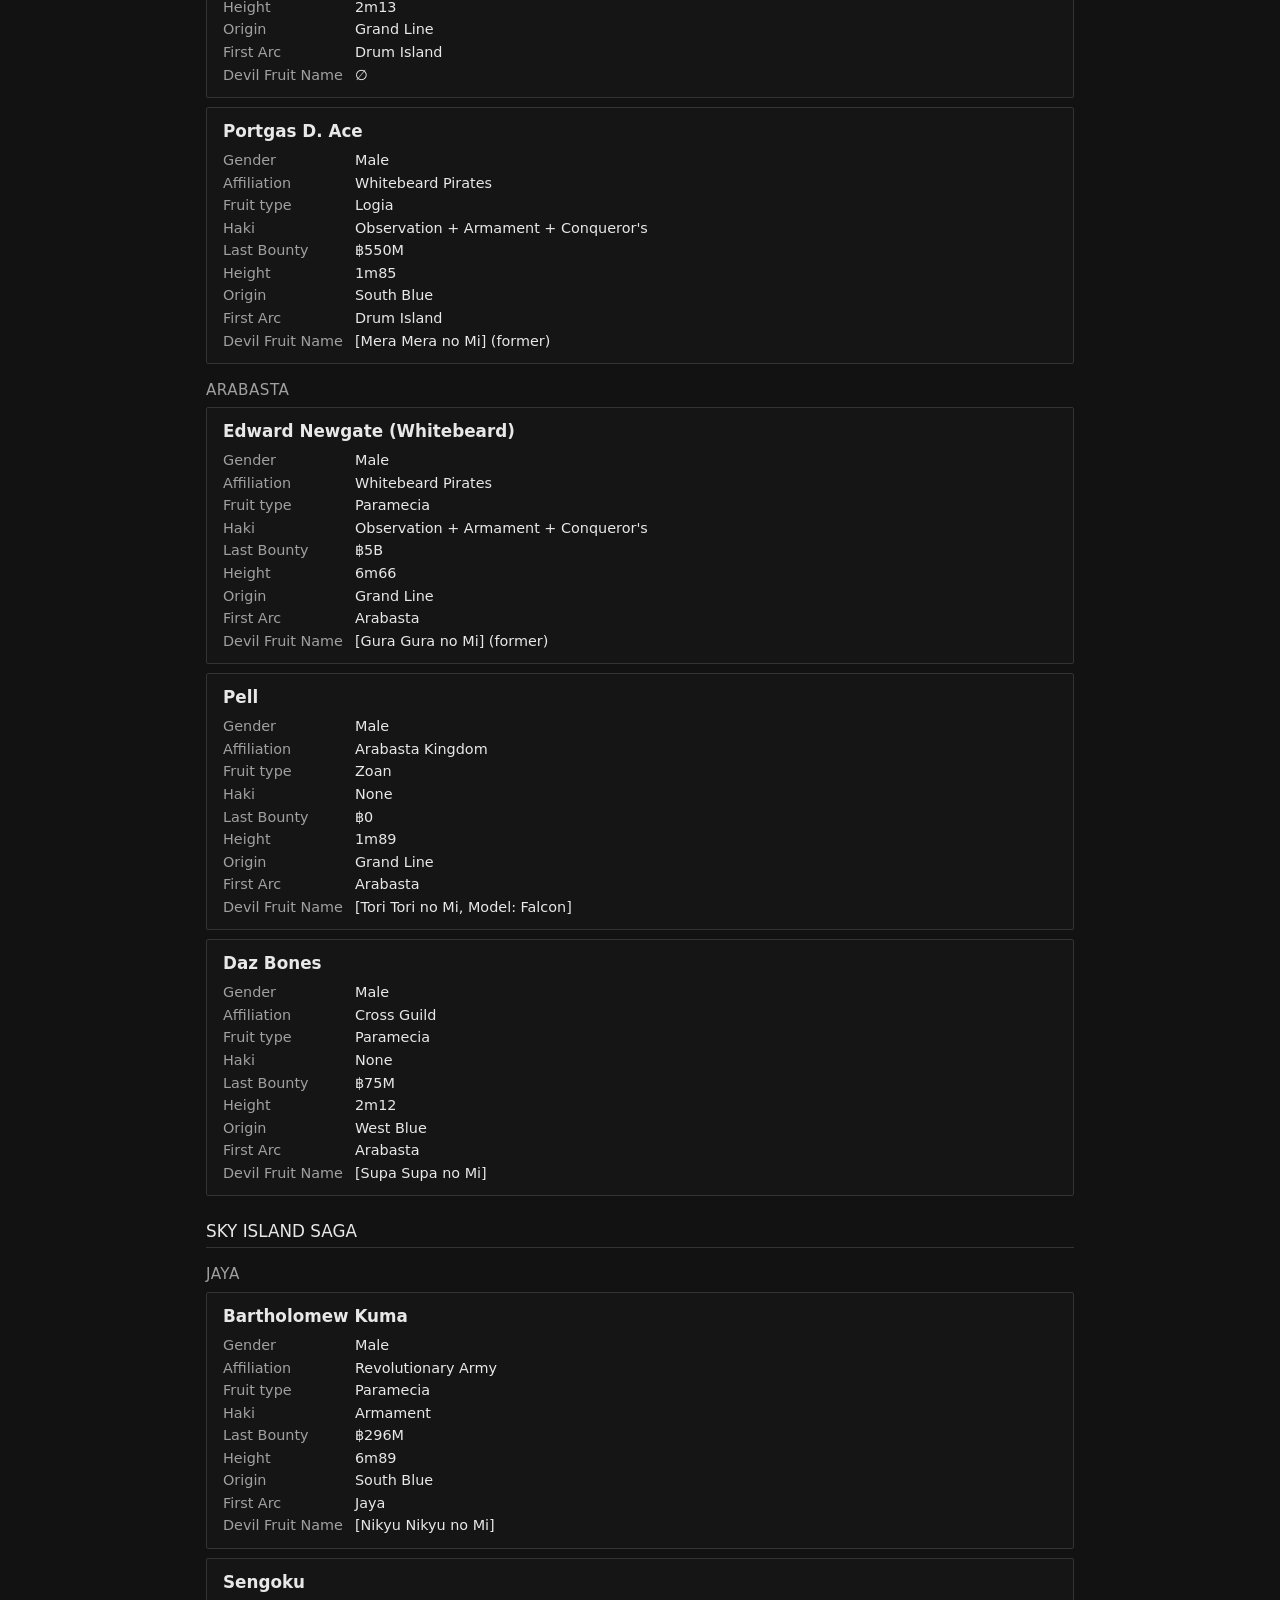
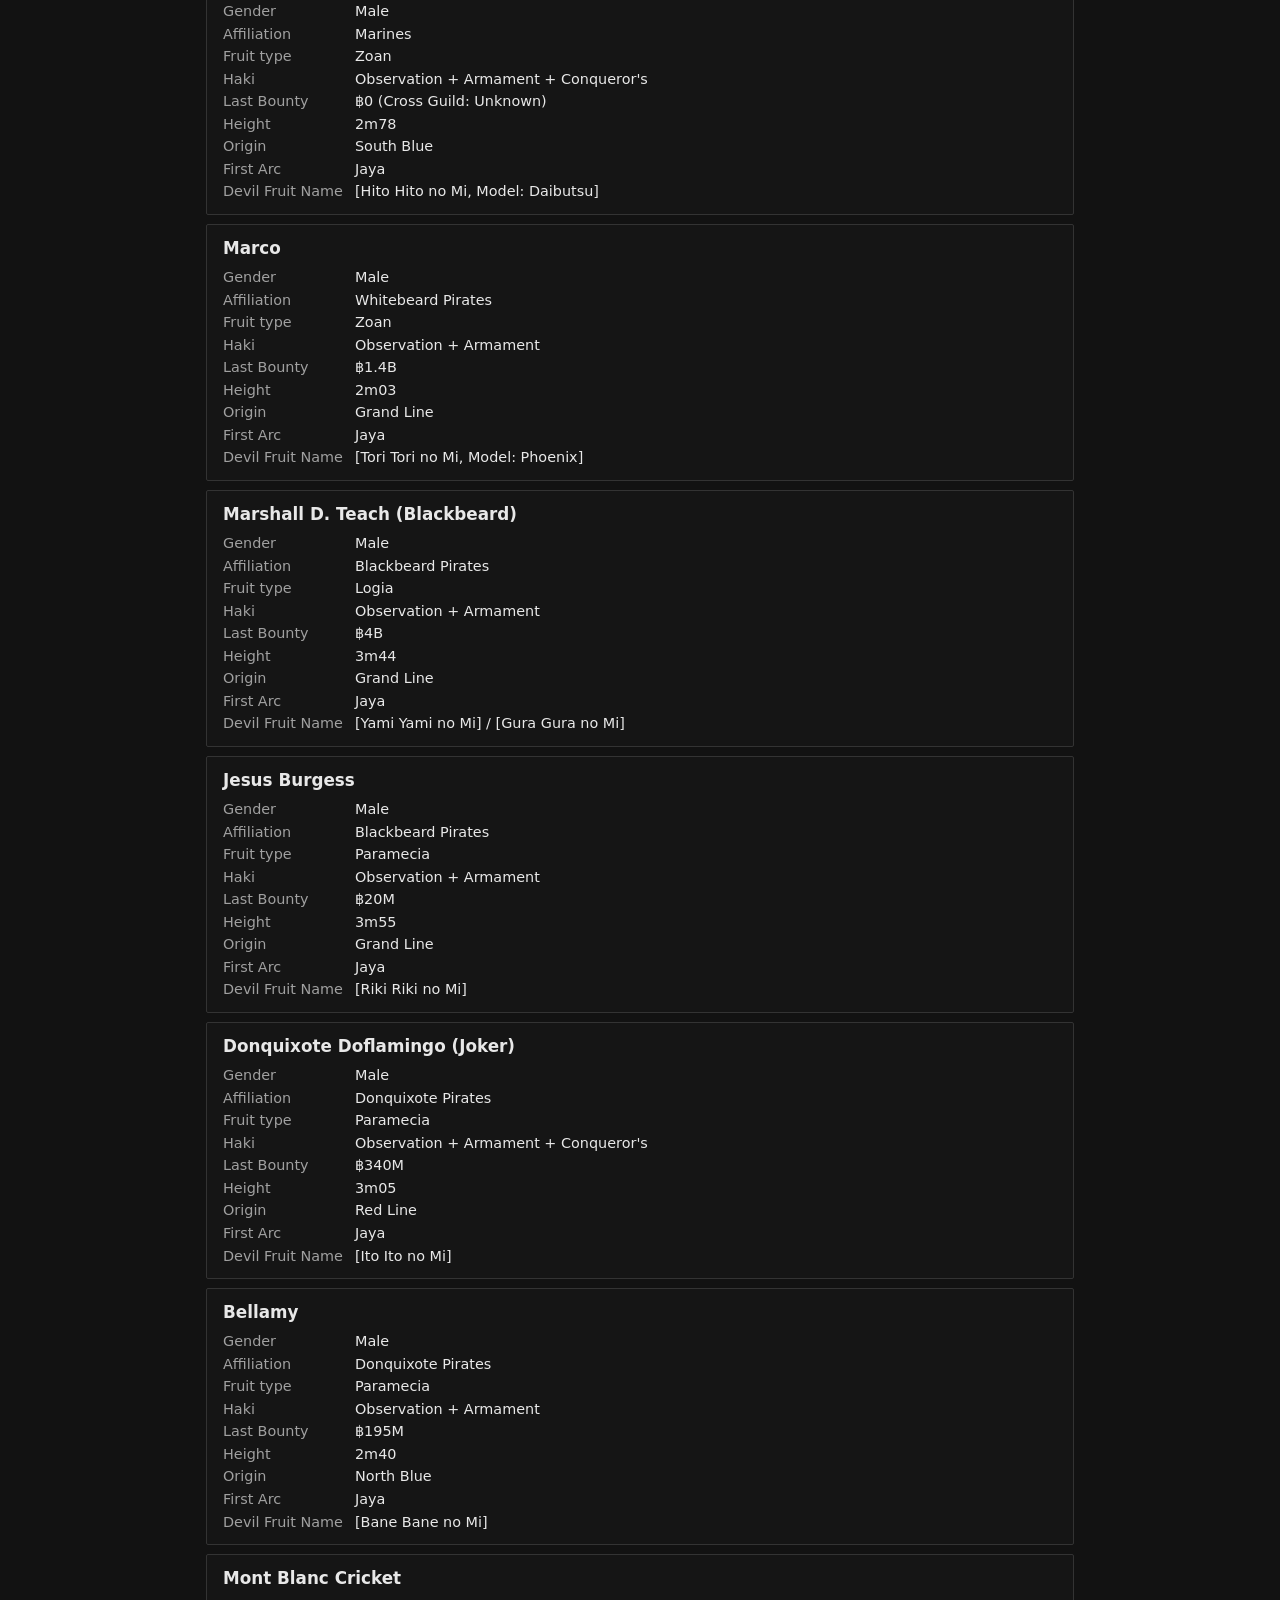
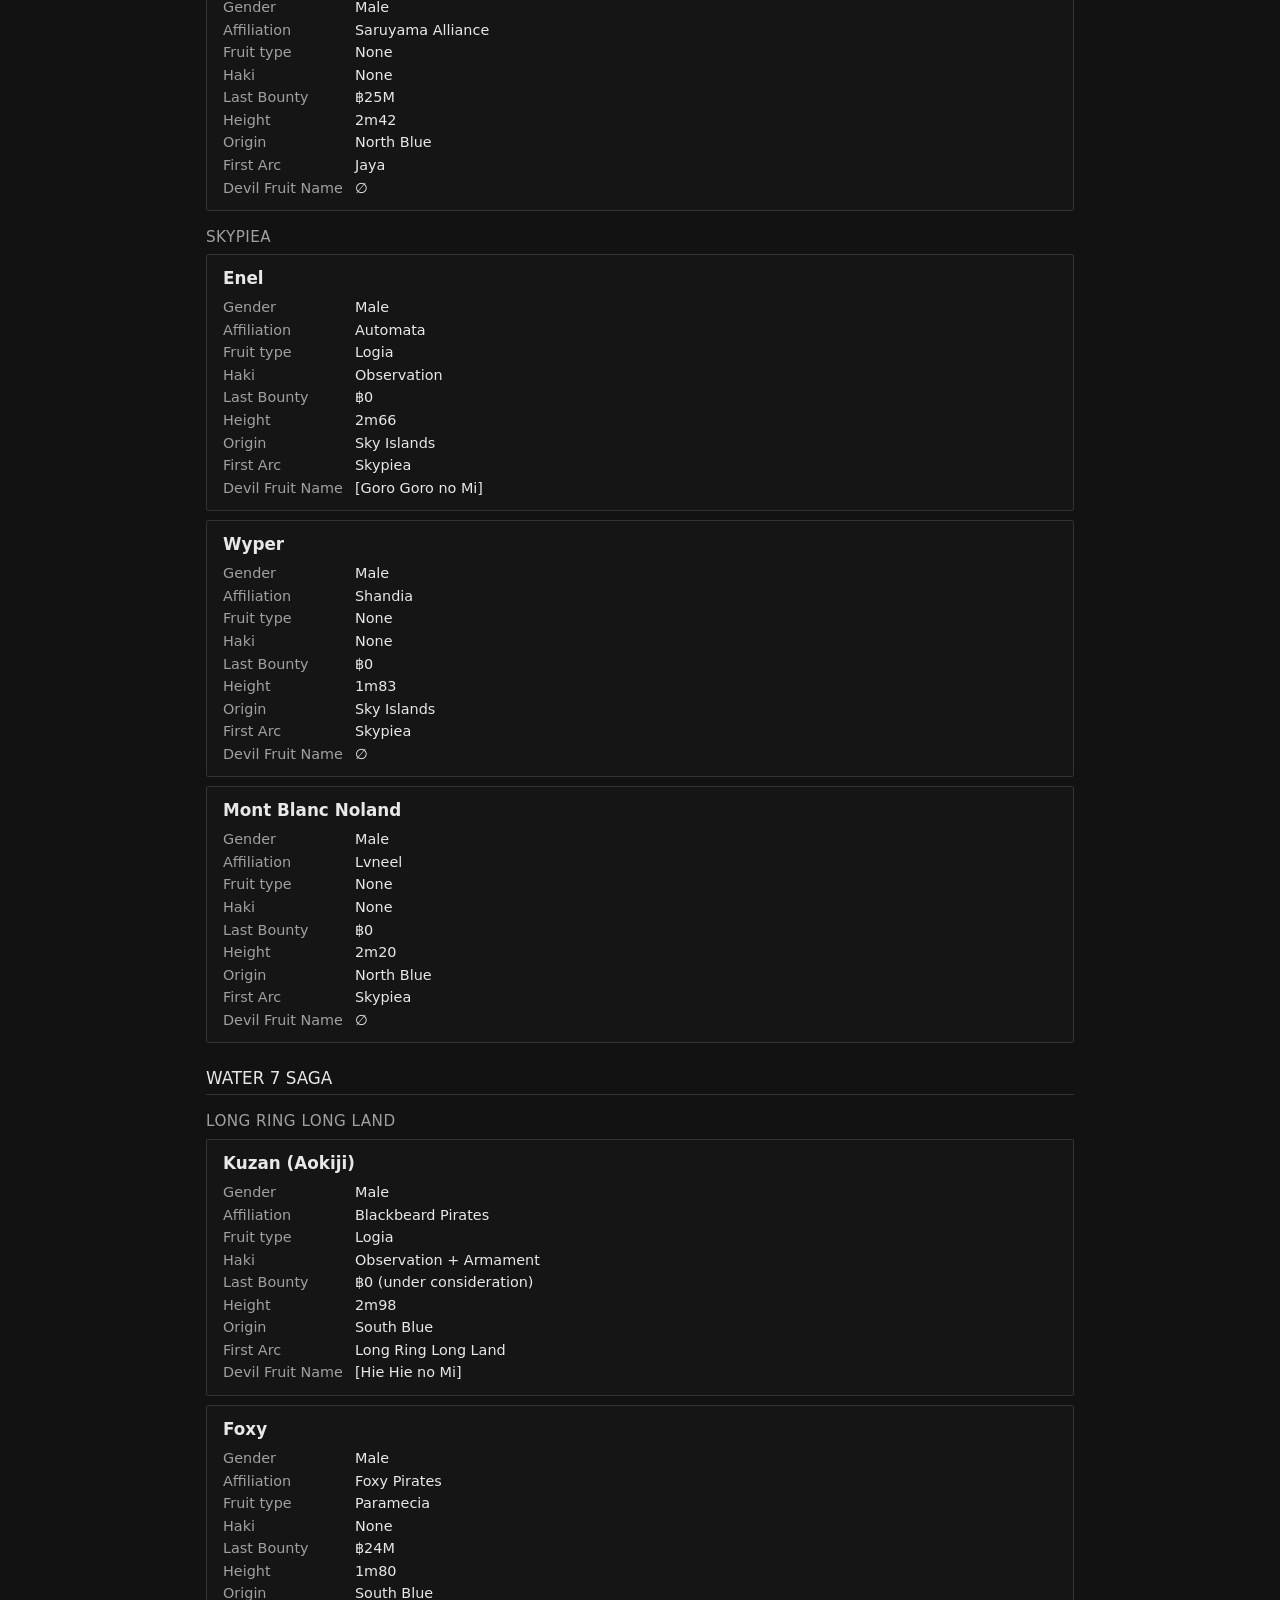
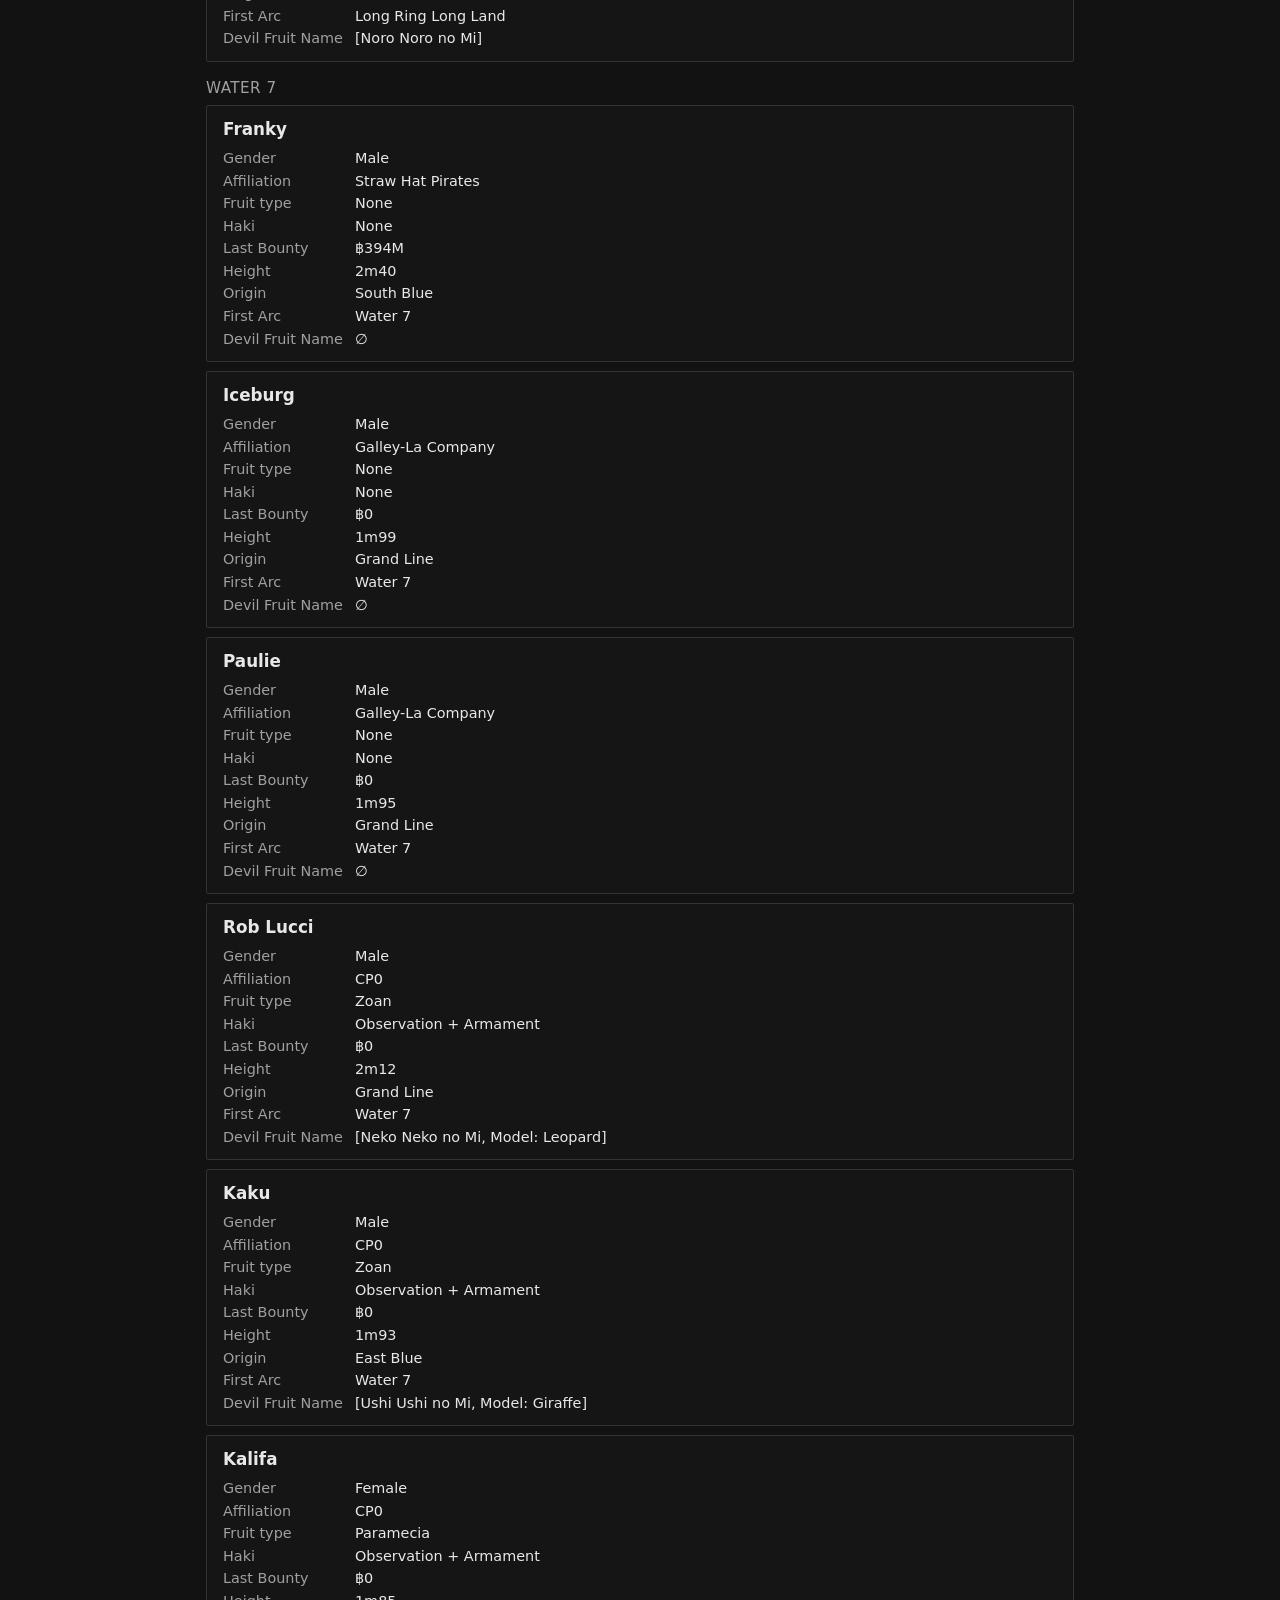
==== commit b6e8a59f: "Add files via upload" ====
--- a/index.html
+++ b/index.html
@@ -9,7 +9,7 @@
 <body>
   <header class="site-header">
     <h1>OnePiecedle Character List</h1>
-    <button id="themeToggle" class="theme-toggle" type="button">Light Mode</button>
+    <button id="themeToggle" class="theme-toggle" type="button">Reshiram</button>
   </header>
 
   <main>
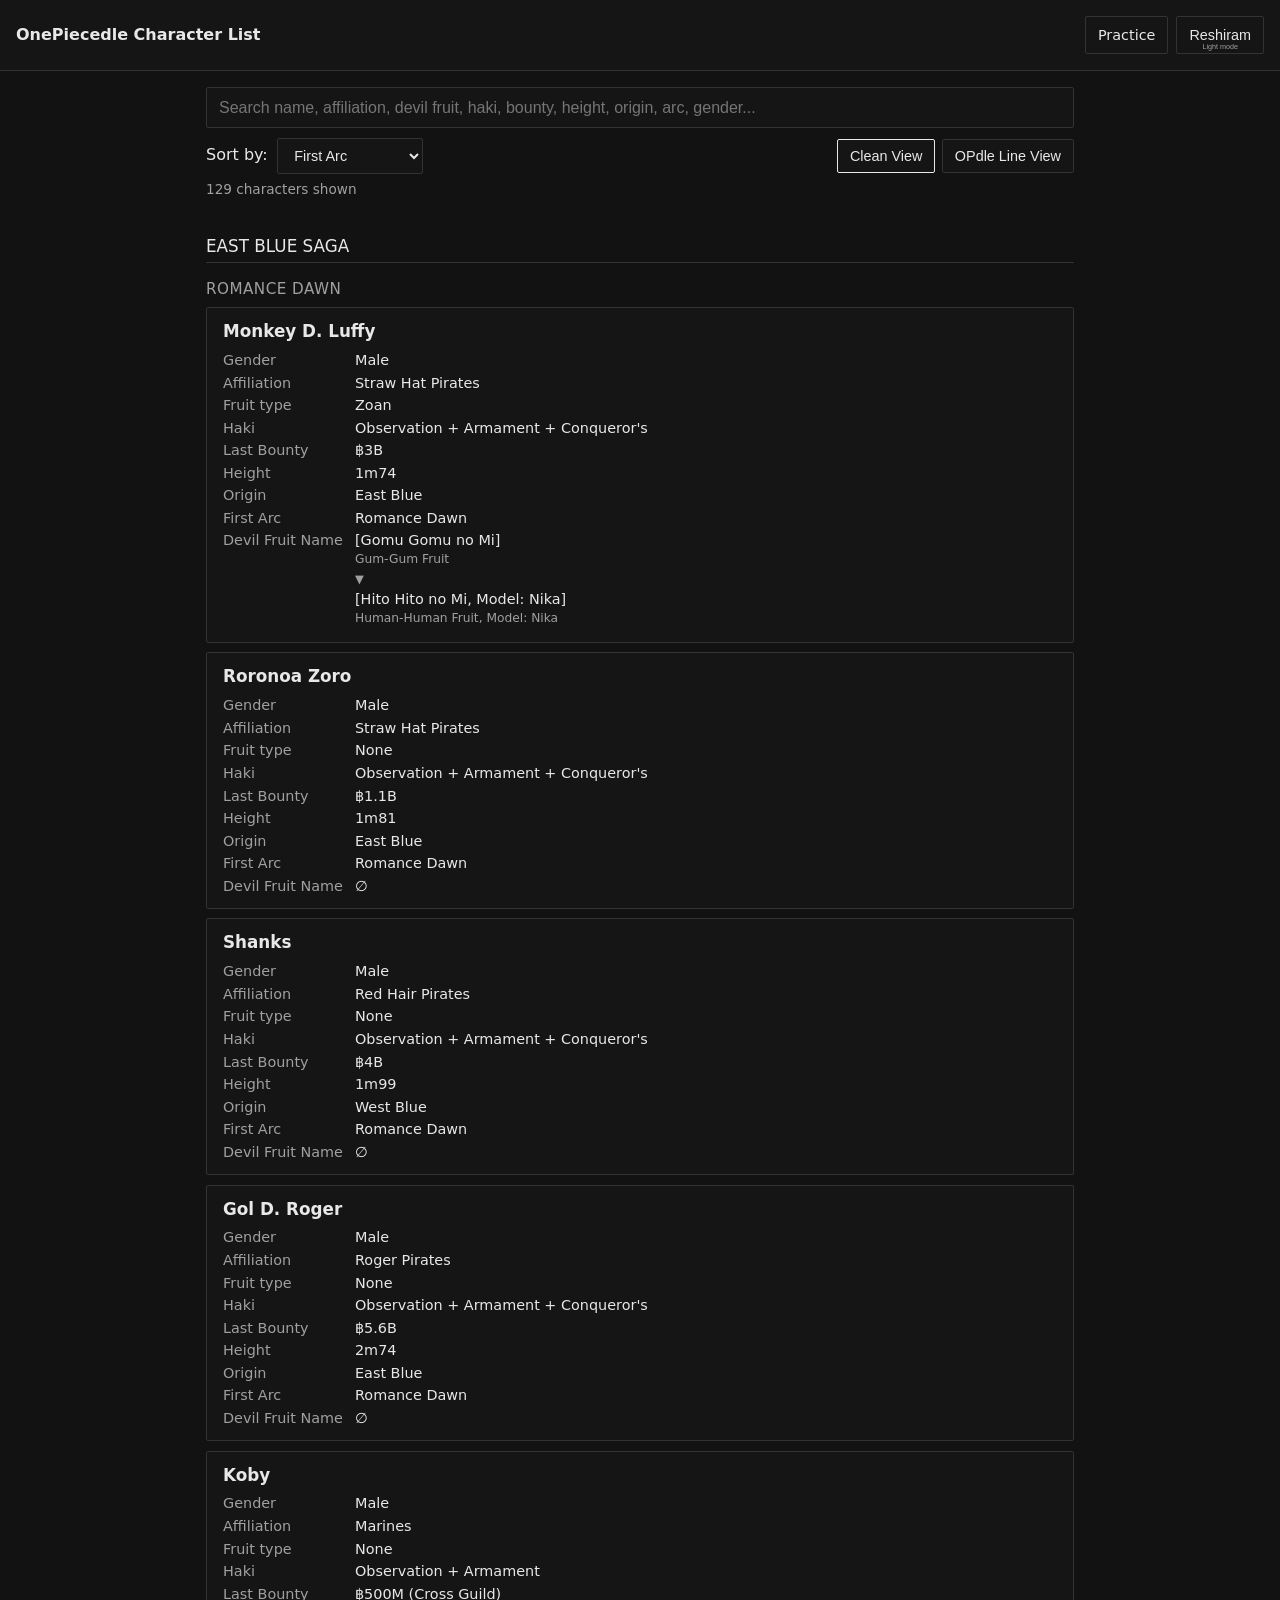
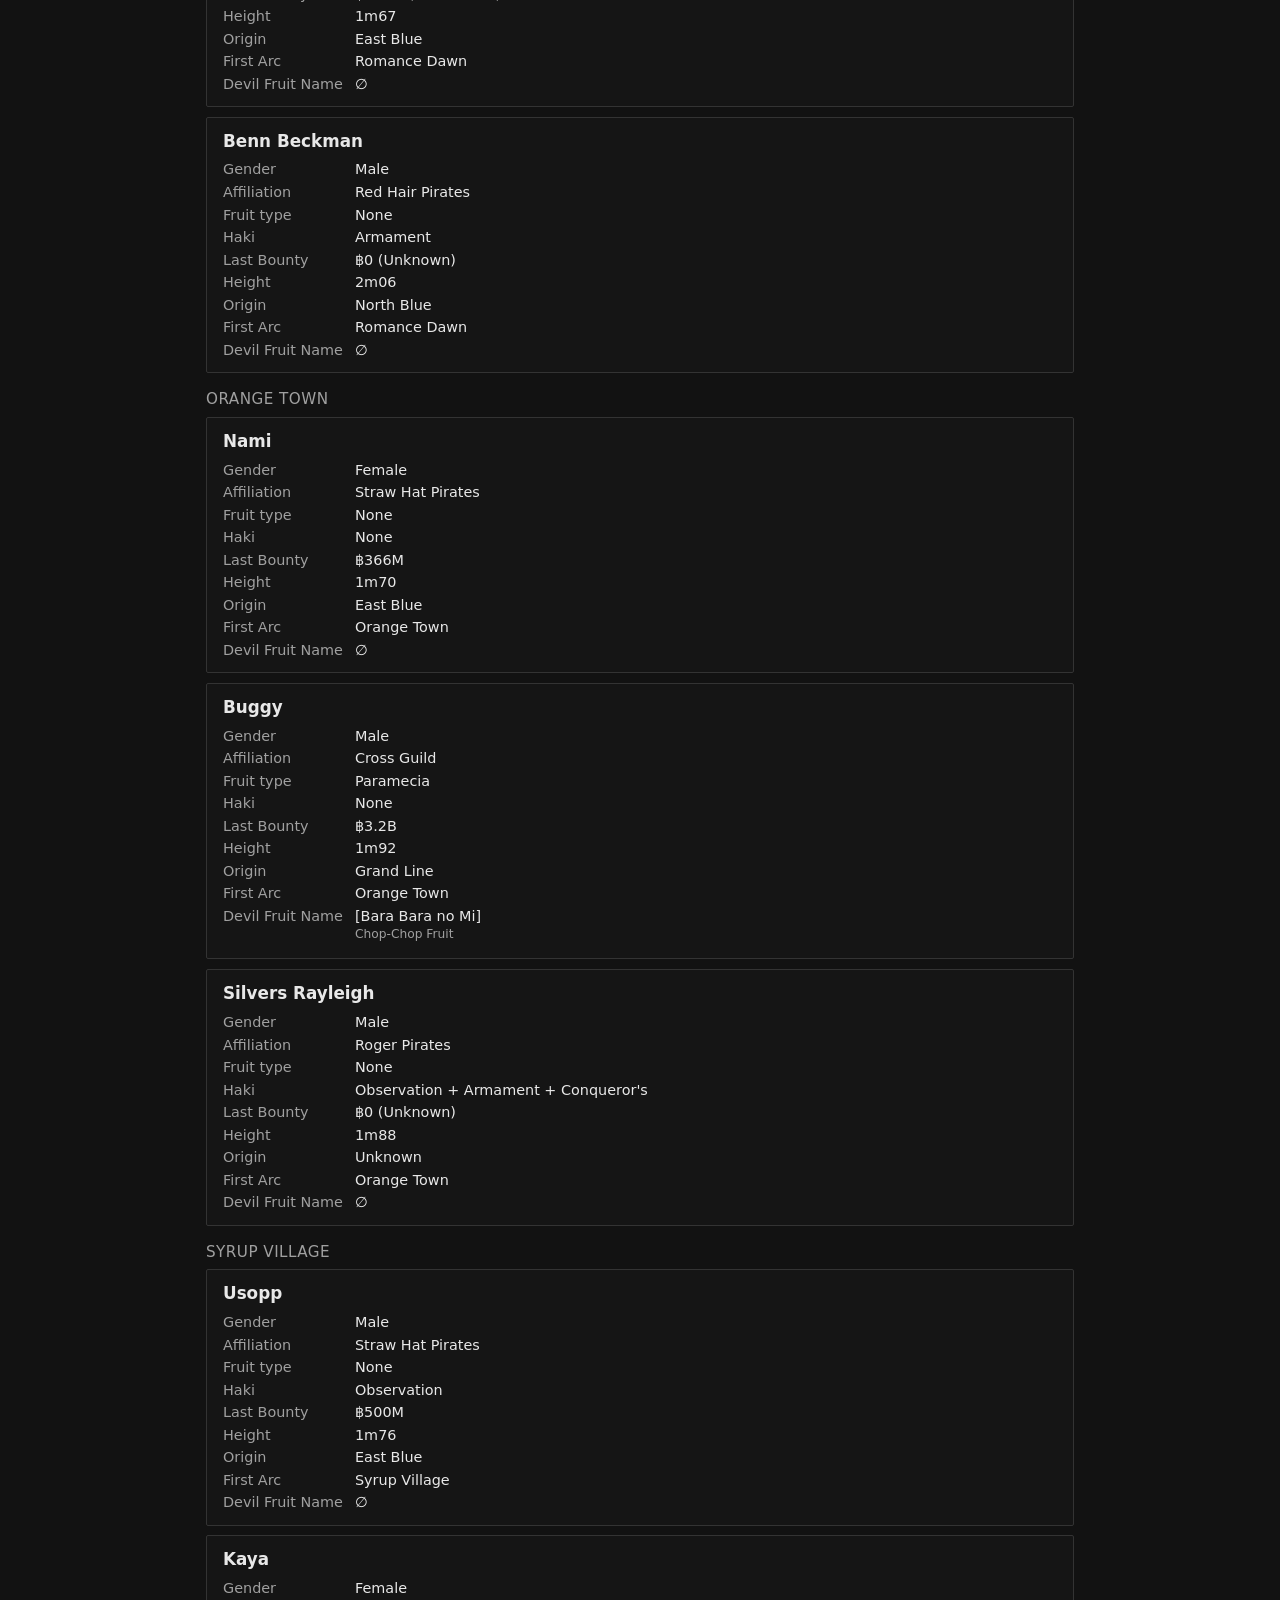
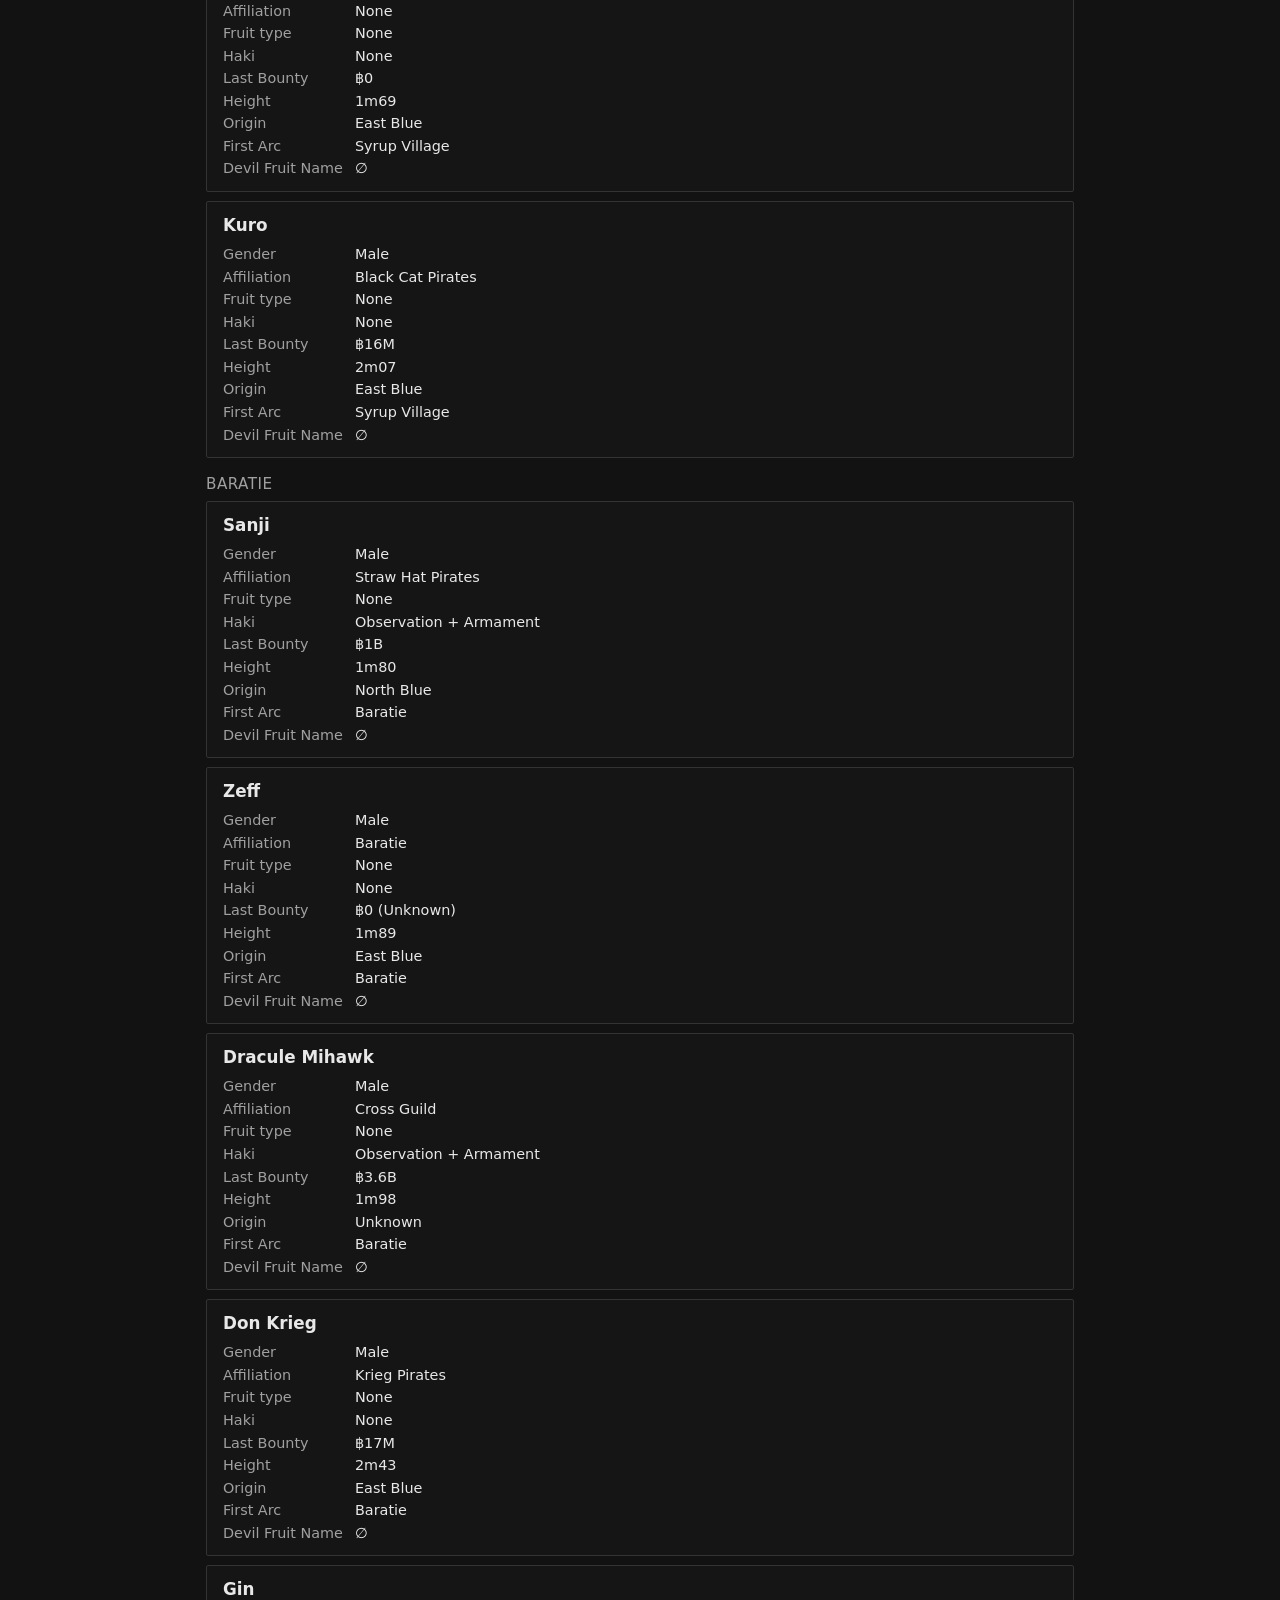
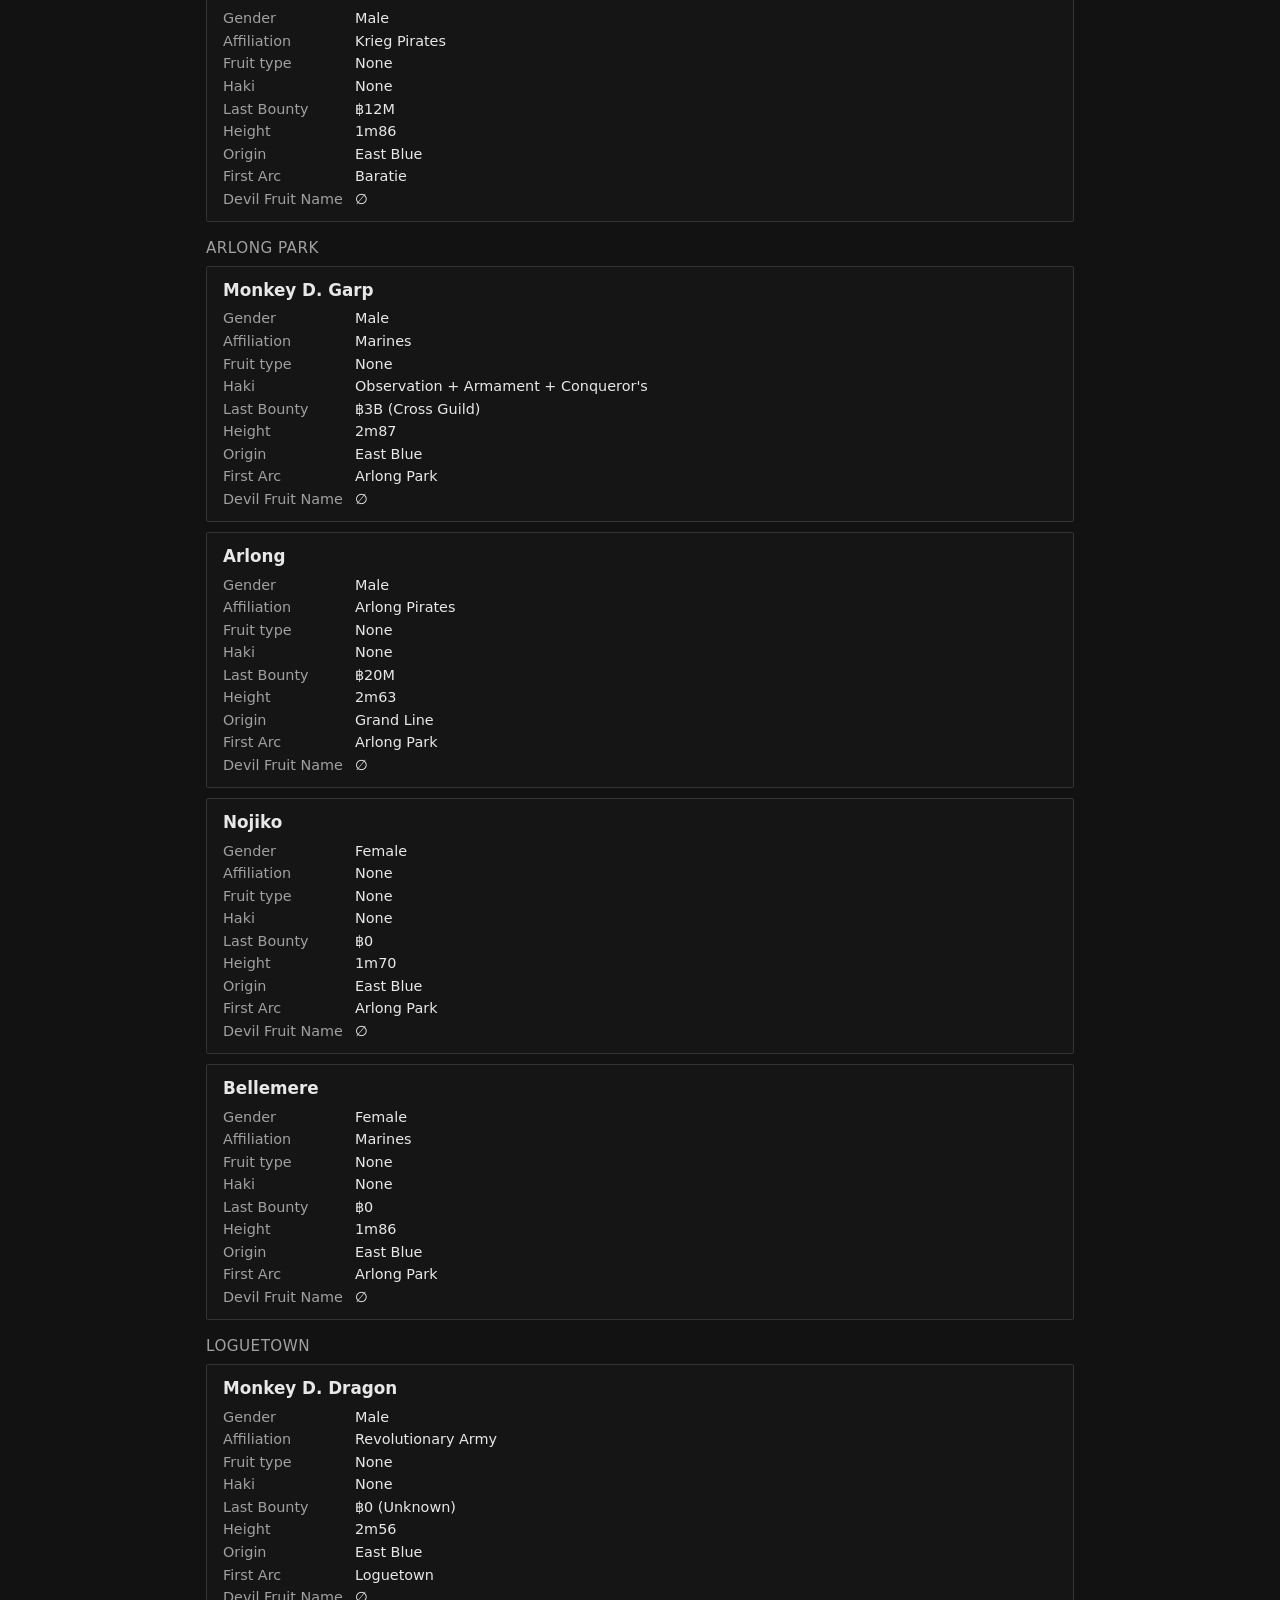
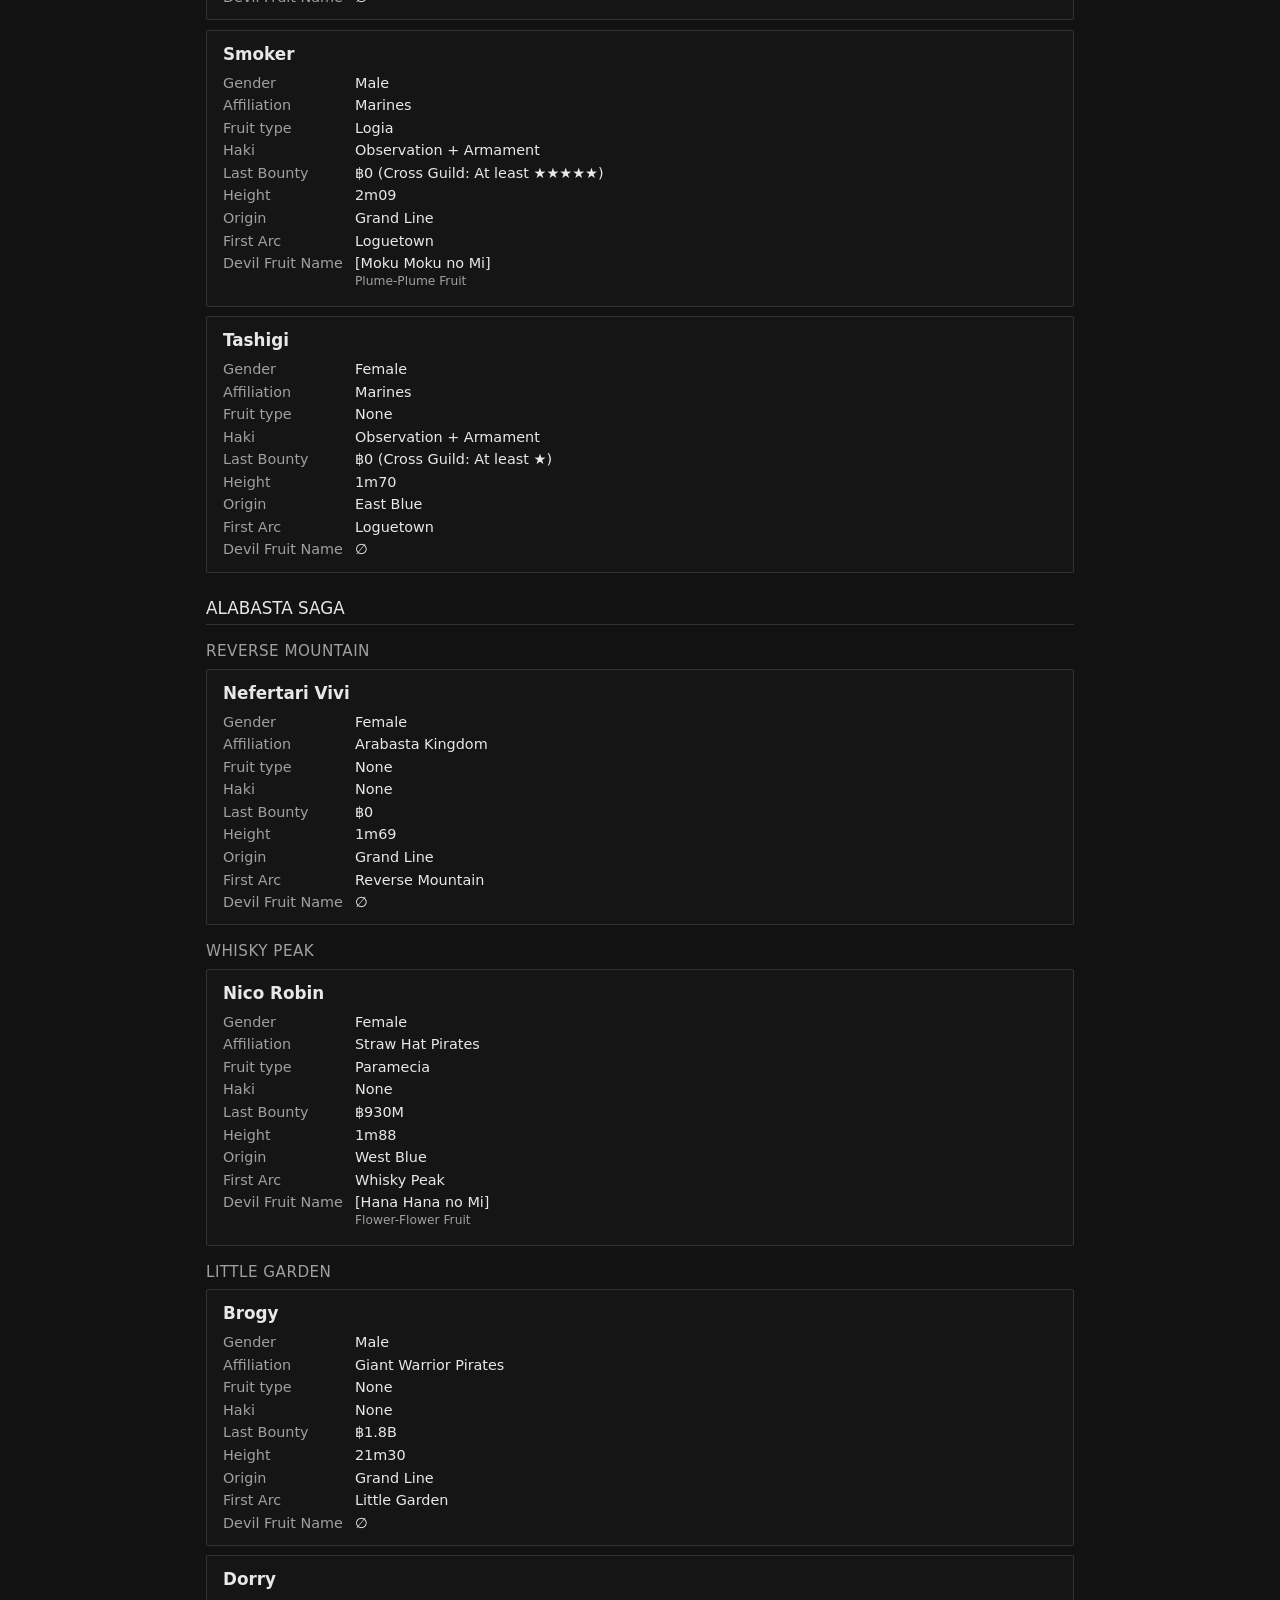
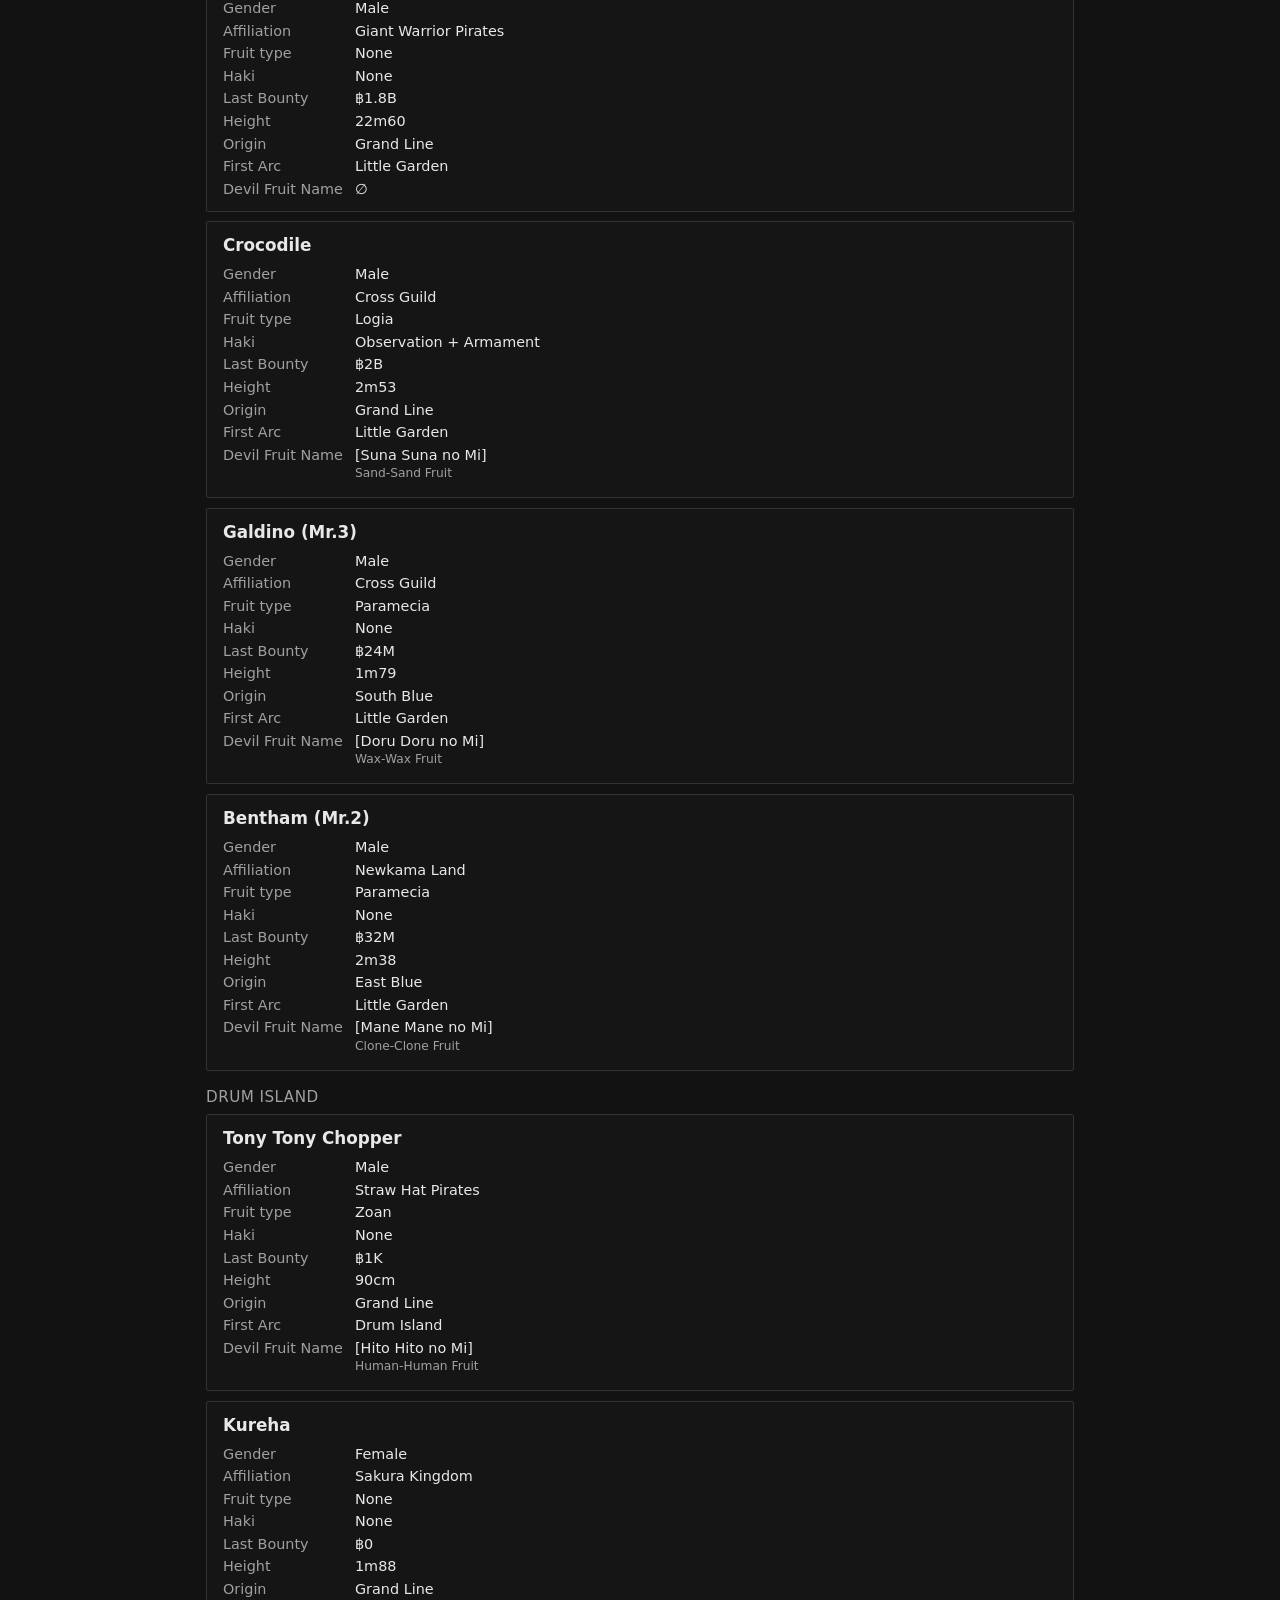
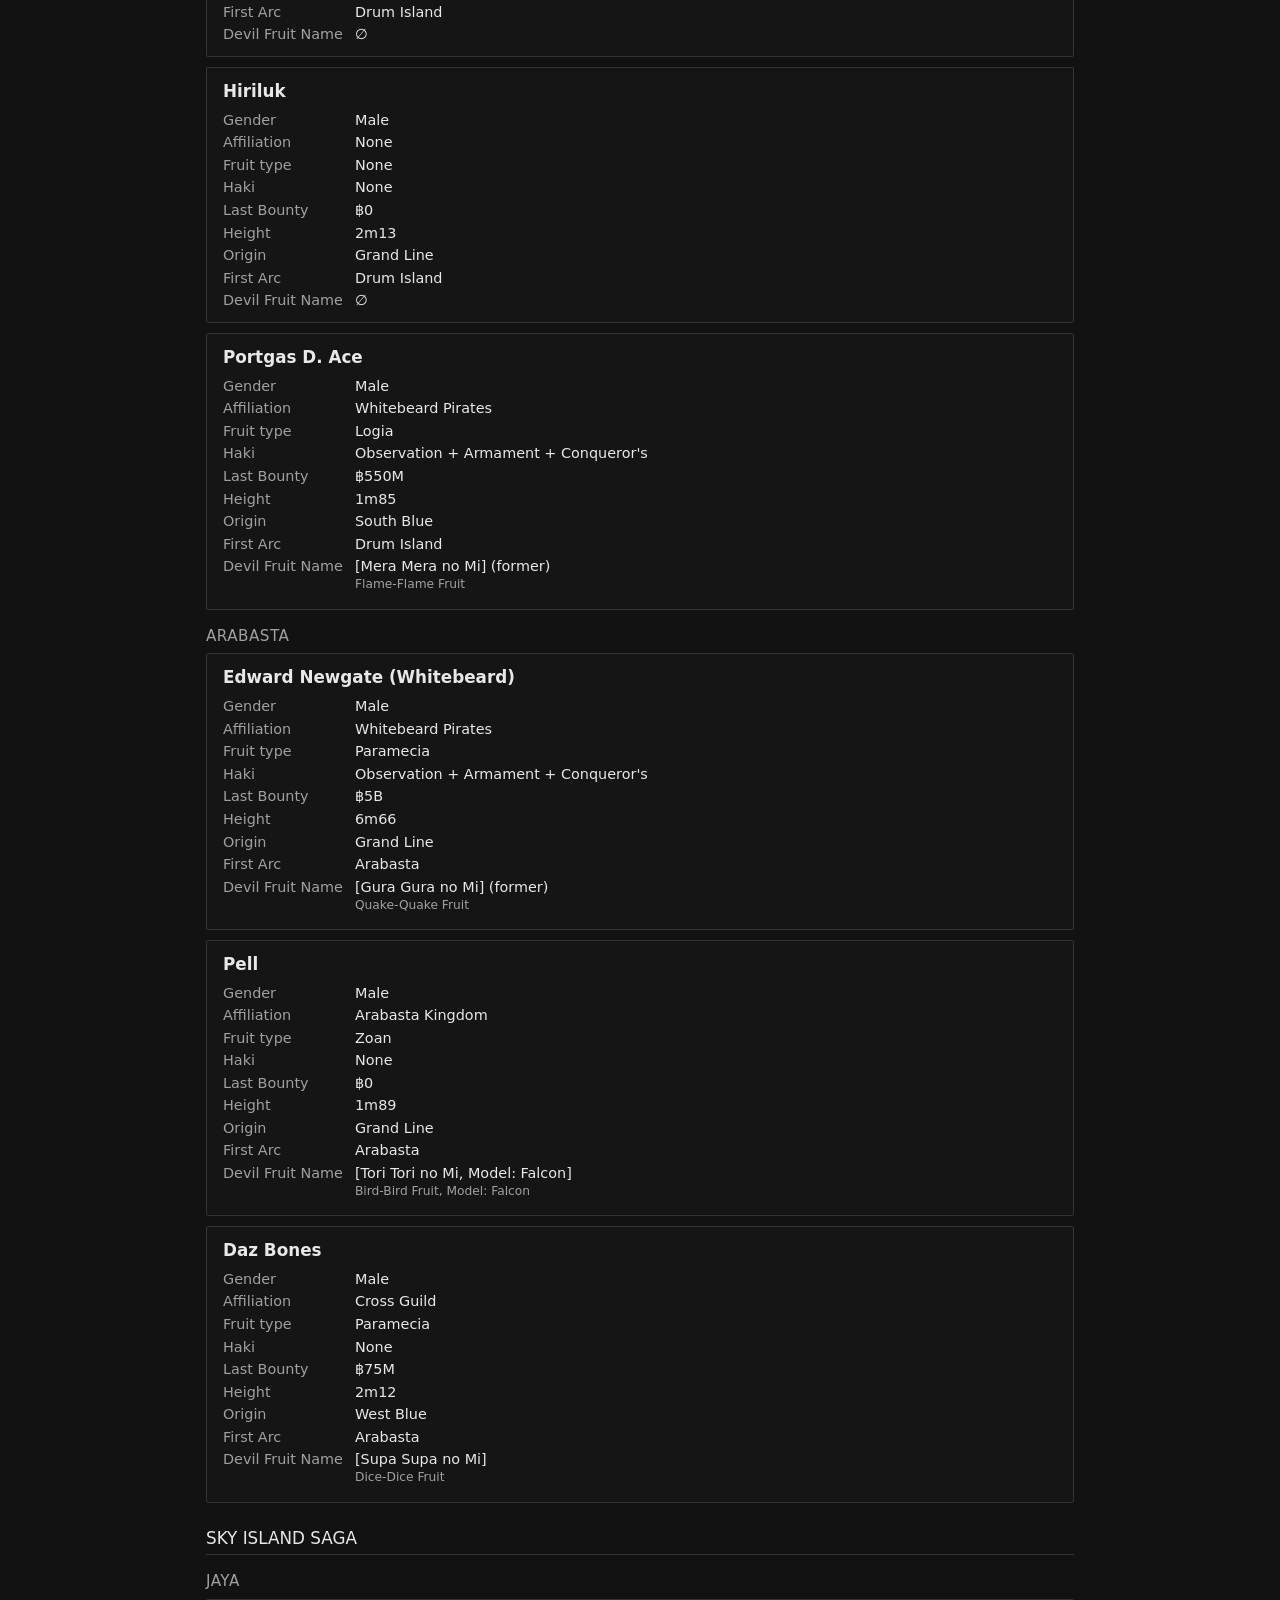
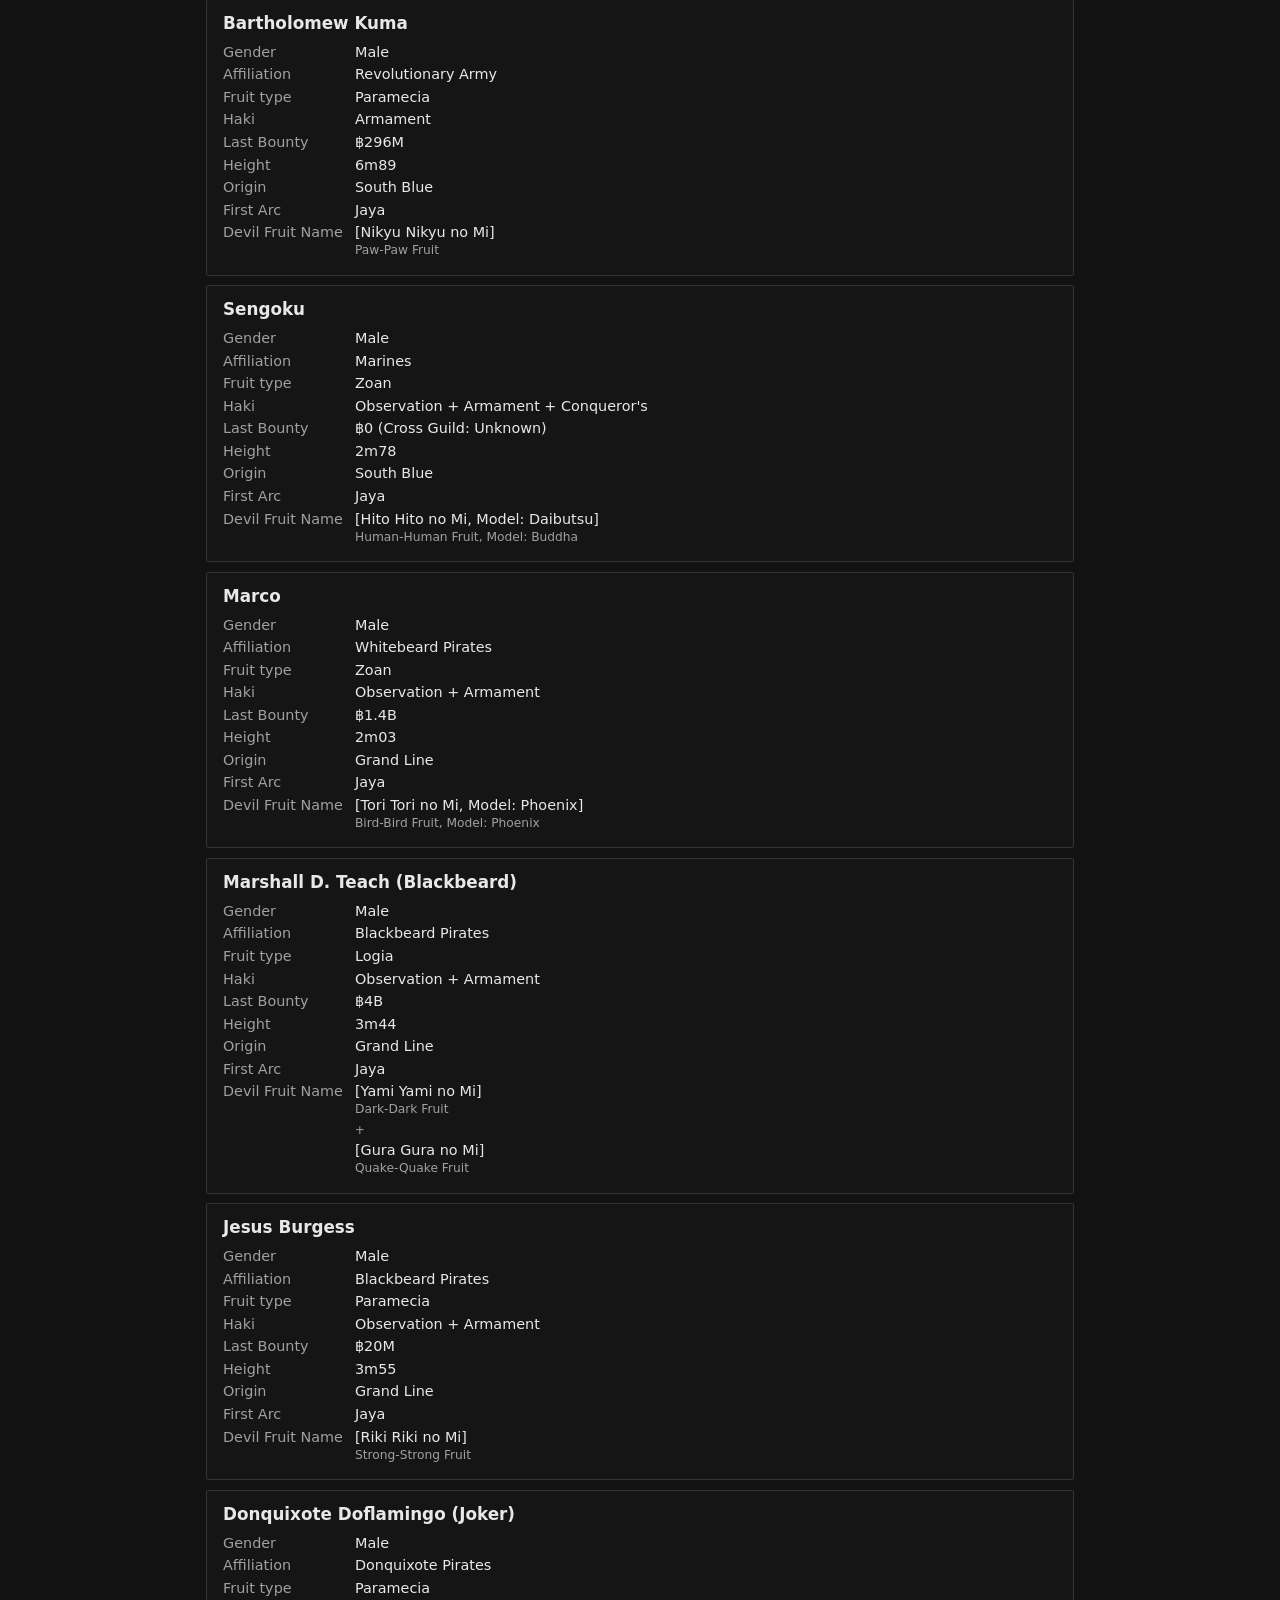
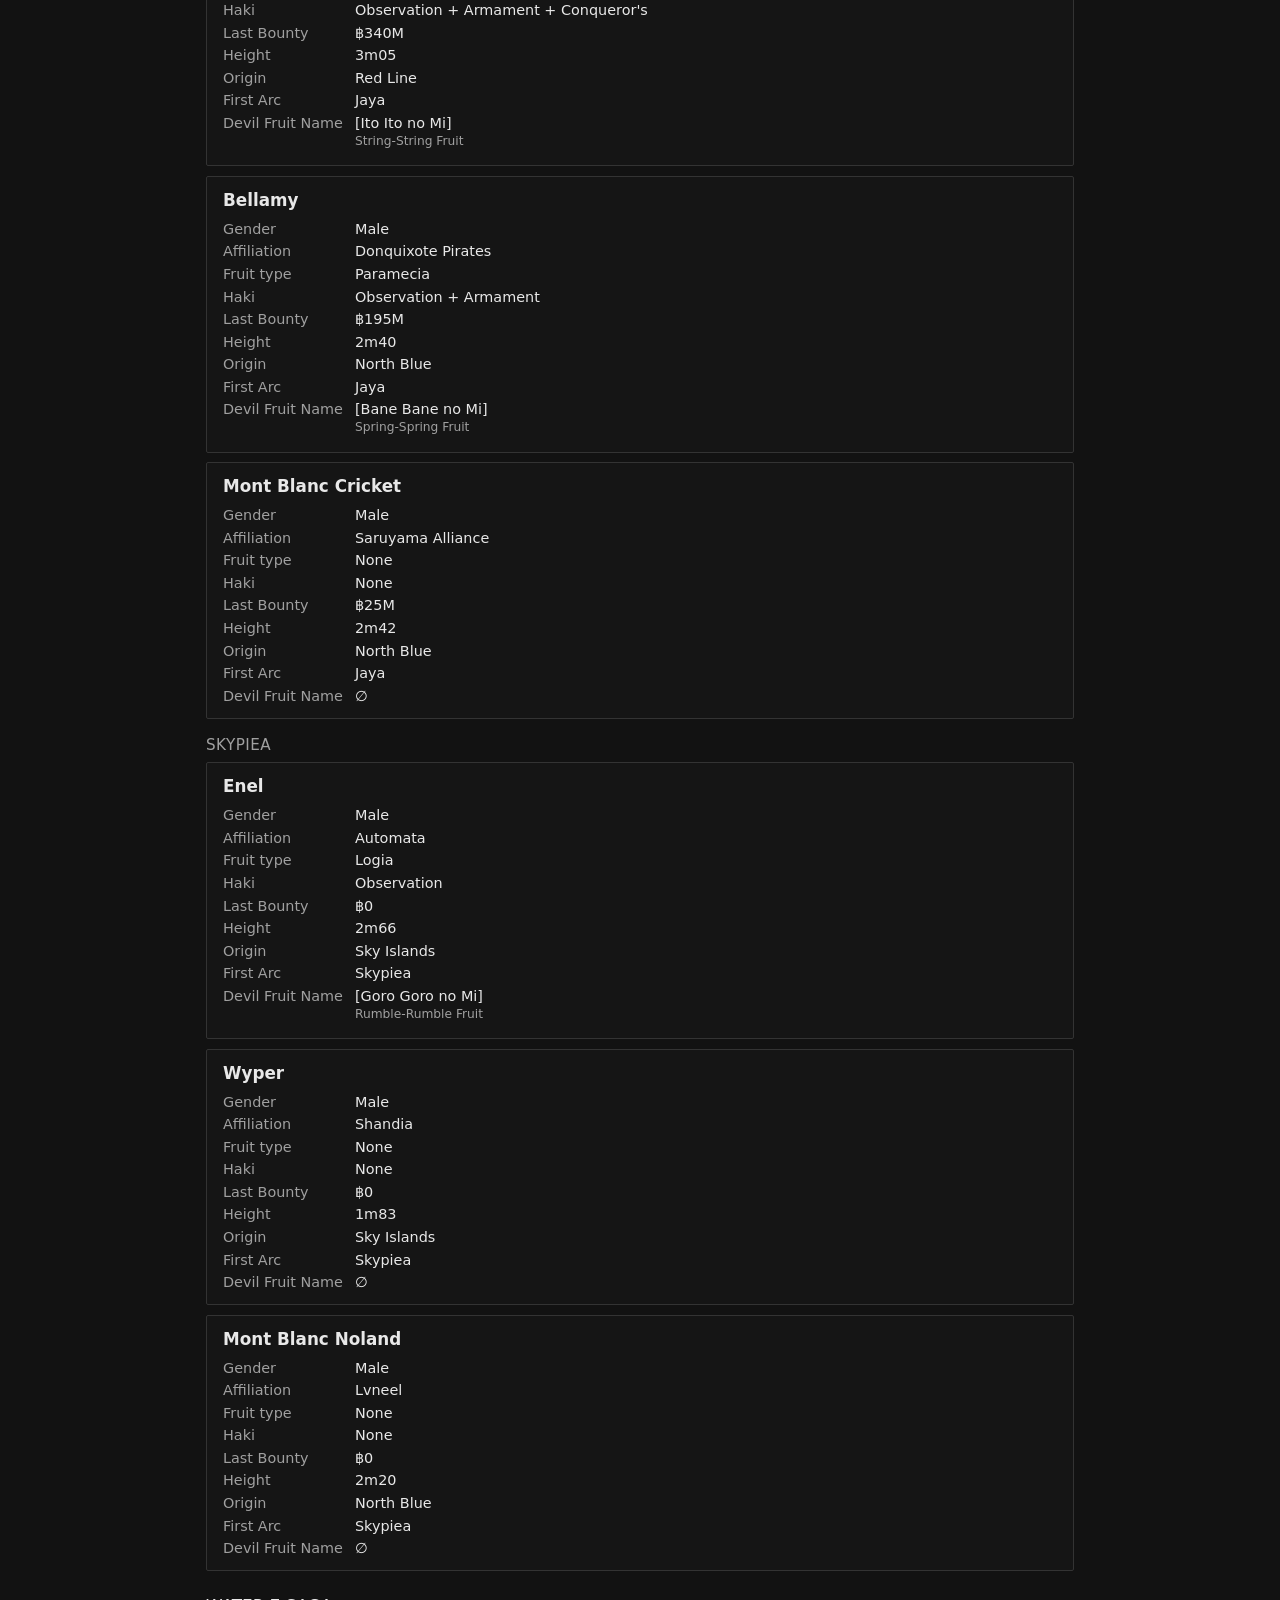
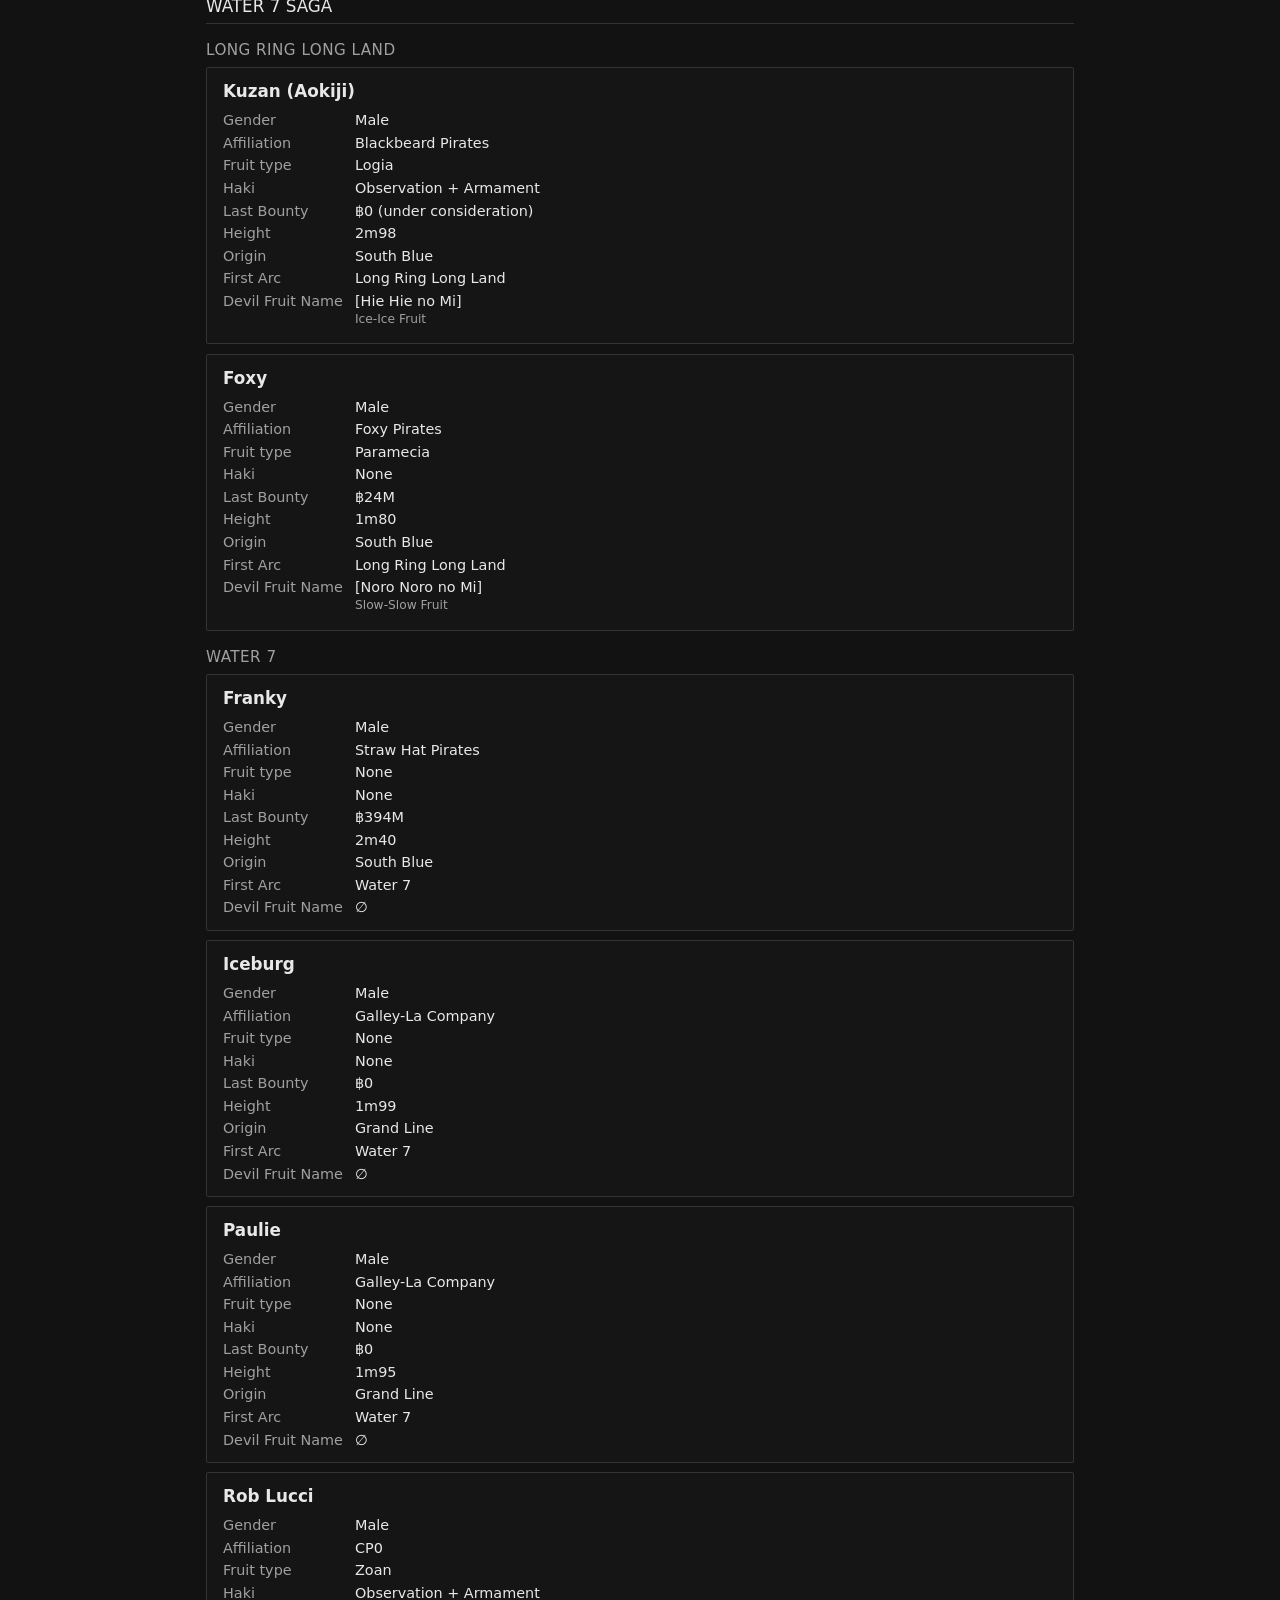
==== commit 9b709f46: "Add files via upload" ====
--- a/index.html
+++ b/index.html
@@ -9,13 +9,17 @@
 <body>
   <header class="site-header">
     <h1>OnePiecedle Character List</h1>
-    <button id="themeToggle" class="theme-toggle" type="button">Reshiram</button>
+    <div class="header-buttons">
+      <a class="theme-toggle" href="practice.html">Practice</a>
+      <button id="themeToggle" class="theme-toggle" type="button"><span id="themeToggleLabel">Reshiram</span><span class="theme-toggle-caption">Light mode</span></button>
+    </div>
   </header>
 
   <main>
     <div class="controls">
       <input
         id="searchBox"
+        class="search-input"
         type="text"
         placeholder="Search name, affiliation, devil fruit, haki, bounty, height, origin, arc, gender..."
         autocomplete="off"
--- a/style.css
+++ b/style.css
@@ -1,3 +1,10 @@
+::selection {
+    /* background-color: #ffa31a;
+    color: #1b1b1b; */
+    background: #c9a45c;
+    color: #332414;
+}
+
 :root {
   --bg: #121212;
   --bg-alt: #151515;
@@ -48,6 +55,49 @@
   word-break: break-word;
 }
 
+.header-buttons {
+  display: flex;
+  gap: 0.5rem;
+  flex-wrap: wrap;
+}
+
+a.theme-toggle {
+  text-decoration: none;
+  display: inline-block;
+}
+
+#themeToggle {
+  position: relative;
+}
+
+.theme-toggle-caption {
+  position: absolute;
+  bottom: 2px;
+  left: 50%;
+  transform: translateX(-50%);
+  font-size: 0.45rem;
+  color: var(--text-dim);
+  font-weight: 400;
+  white-space: nowrap;
+  pointer-events: none;
+}
+
+a.theme-toggle.practice-active {
+  border-color: var(--practice-highlight);
+  color: var(--practice-highlight);
+  box-shadow: 0 0 0 1px var(--practice-highlight);
+}
+
+@media (max-width: 480px) {
+  .site-header h1 {
+    font-size: 0.85rem;
+  }
+  .header-buttons .theme-toggle {
+    padding: 0.4rem 0.55rem;
+    font-size: 0.8rem;
+  }
+}
+
 .theme-toggle,
 .view-btn,
 #sortSelect {
@@ -79,7 +129,7 @@
   z-index: 10;
 }
 
-#searchBox {
+.search-input {
   width: 100%;
   padding: 0.65rem 0.75rem;
   font-size: 1rem;
@@ -158,6 +208,26 @@
   word-break: break-word;
 }
 
+.df-jp {
+  margin-top: 0.15rem;
+}
+
+.df-jp:first-child {
+  margin-top: 0;
+}
+
+.df-en {
+  color: var(--text-dim);
+  font-size: 0.85em;
+  margin-bottom: 0.2rem;
+}
+
+.df-connector {
+  color: var(--text-dim);
+  font-size: 0.8em;
+  margin: 0.1rem 0;
+}
+
 /* Line view */
 .char-line {
   background: var(--bg-alt);
@@ -186,3 +256,277 @@
     margin-top: 0.3rem;
   }
 }
+
+:root {
+  --cell-green: #3f8f4f;
+  --cell-red: #8b2e2e;
+  --cell-yellow: #b8952e;
+  --practice-highlight: #5ec3ff;
+}
+
+body.light {
+  --cell-green: #4caf50;
+  --cell-red: #d9534f;
+  --cell-yellow: #e0b93f;
+  --practice-highlight: #e82c20;
+}
+
+.practice-hint {
+  font-size: 0.75rem;
+  color: var(--text-dim);
+  text-align: center;
+  margin: 0 0 0.75rem;
+}
+
+.practice-search-wrap {
+  position: relative;
+  margin-bottom: 1rem;
+}
+
+.suggestions-list {
+  display: none;
+  position: absolute;
+  top: 100%;
+  left: 0;
+  right: 0;
+  background: var(--bg-alt);
+  border: 1px solid var(--border);
+  border-radius: 2px;
+  max-height: 240px;
+  overflow-y: auto;
+  z-index: 20;
+}
+
+.suggestion-item {
+  padding: 0.5rem 0.75rem;
+  cursor: pointer;
+}
+
+.suggestion-item:hover {
+  background: var(--border);
+}
+
+.win-banner {
+  display: none;
+  background: var(--bg-alt);
+  border: 1px solid var(--border);
+  border-radius: 2px;
+  padding: 1rem;
+  text-align: center;
+  margin-bottom: 1rem;
+}
+
+.win-banner h2 {
+  margin: 0 0 0.4rem;
+  font-size: 1.1rem;
+}
+
+.win-banner p {
+  margin: 0;
+  color: var(--text-dim);
+  font-size: 0.9rem;
+}
+
+.scroll-hint {
+  display: none;
+  font-size: 0.75rem;
+  color: var(--text-dim);
+  text-align: center;
+  margin-bottom: 0.5rem;
+}
+
+@media (max-width: 700px) {
+  .scroll-hint {
+    display: block;
+  }
+}
+
+.guess-table-wrap {
+  overflow-x: auto;
+}
+
+.guess-table {
+  border-collapse: separate;
+  border-spacing: 3px;
+  width: 100%;
+  min-width: 700px;
+}
+
+.guess-table th {
+  font-size: 0.7rem;
+  text-transform: uppercase;
+  letter-spacing: 0.02em;
+  color: var(--text-dim);
+  padding: 0.3rem;
+  text-align: center;
+  white-space: nowrap;
+}
+
+.guess-cell {
+  background: var(--bg-alt);
+  border: 1px solid var(--border);
+  border-radius: 2px;
+  padding: 0.5rem 0.35rem;
+  text-align: center;
+  font-size: 0.78rem;
+  font-weight: 600;
+  color: var(--text);
+  white-space: normal;
+  overflow-wrap: break-word;
+  word-break: normal;
+  line-height: 1.15;
+}
+
+.guess-cell.name-cell {
+  text-align: center;
+}
+
+.haki-x {
+  font-size: 1.35rem;
+  font-weight: 900;
+  line-height: 1;
+  text-shadow: 0 0 0.6px currentColor, 0 0 0.6px currentColor;
+}
+
+.mode-toggle {
+  display: flex;
+  gap: 0.5rem;
+  justify-content: center;
+  margin-bottom: 1rem;
+}
+
+.mode-btn {
+  background: var(--bg-alt);
+  color: var(--text);
+  border: 1px solid var(--border);
+  border-radius: 2px;
+  padding: 0.5rem 1rem;
+  font-size: 0.85rem;
+  cursor: pointer;
+}
+
+.mode-btn.active {
+  border-color: var(--accent);
+  color: var(--accent);
+}
+
+.fruit-prompt {
+  text-align: center;
+  margin-bottom: 1rem;
+}
+
+.fruit-prompt-label {
+  font-size: 0.8rem;
+  color: var(--text-dim);
+  margin-bottom: 0.3rem;
+}
+
+.fruit-prompt-name {
+  font-size: 1.3rem;
+  font-weight: 700;
+  background: var(--bg-alt);
+  border: 1px solid var(--border);
+  border-radius: 2px;
+  padding: 0.75rem 1rem;
+  display: inline-block;
+}
+
+.hint-buttons {
+  display: flex;
+  gap: 0.5rem;
+  justify-content: center;
+  margin: 0.75rem 0;
+}
+
+.hint-btn {
+  background: var(--bg-alt);
+  color: var(--text-dim);
+  border: 1px solid var(--border);
+  border-radius: 2px;
+  padding: 0.4rem 0.7rem;
+  font-size: 0.75rem;
+  cursor: not-allowed;
+}
+
+.hint-btn.hint-ready {
+  cursor: pointer;
+  color: var(--practice-highlight);
+  border-color: var(--practice-highlight);
+  box-shadow: 0 0 0 1px var(--practice-highlight);
+}
+
+.fruit-hint-message {
+  display: none;
+  text-align: center;
+  font-size: 0.85rem;
+  color: var(--text);
+  background: var(--bg-alt);
+  border: 1px solid var(--border);
+  border-radius: 2px;
+  padding: 0.5rem;
+  margin-bottom: 0.75rem;
+}
+
+.fruit-guess-grid {
+  display: grid;
+  grid-template-columns: 1fr;
+  gap: 0.5rem;
+}
+
+.fruit-guess-box {
+  min-width: 0;
+  border-radius: 2px;
+  padding: 0.75rem;
+  text-align: center;
+}
+
+.fruit-guess-box.green {
+  background: var(--cell-green);
+  color: #ffffff;
+}
+
+.fruit-guess-box.red {
+  background: var(--cell-red);
+  color: #ffffff;
+}
+
+.fruit-guess-name {
+  font-weight: 700;
+  margin-bottom: 0.3rem;
+  font-size: 0.9rem;
+}
+
+.fruit-guess-fruit {
+  font-size: 0.78rem;
+  opacity: 0.9;
+  white-space: pre-line;
+}
+
+@media (min-width: 701px) {
+  .guess-table {
+    table-layout: fixed;
+    min-width: 0;
+  }
+  .guess-cell {
+    font-size: 0.72rem;
+    padding: 0.45rem 0.3rem;
+  }
+}
+
+.guess-cell.green {
+  background: var(--cell-green);
+  color: #ffffff;
+  border-color: var(--cell-green);
+}
+
+.guess-cell.red {
+  background: var(--cell-red);
+  color: #ffffff;
+  border-color: var(--cell-red);
+}
+
+.guess-cell.yellow {
+  background: var(--cell-yellow);
+  color: #1a1a1a;
+  border-color: var(--cell-yellow);
+}
